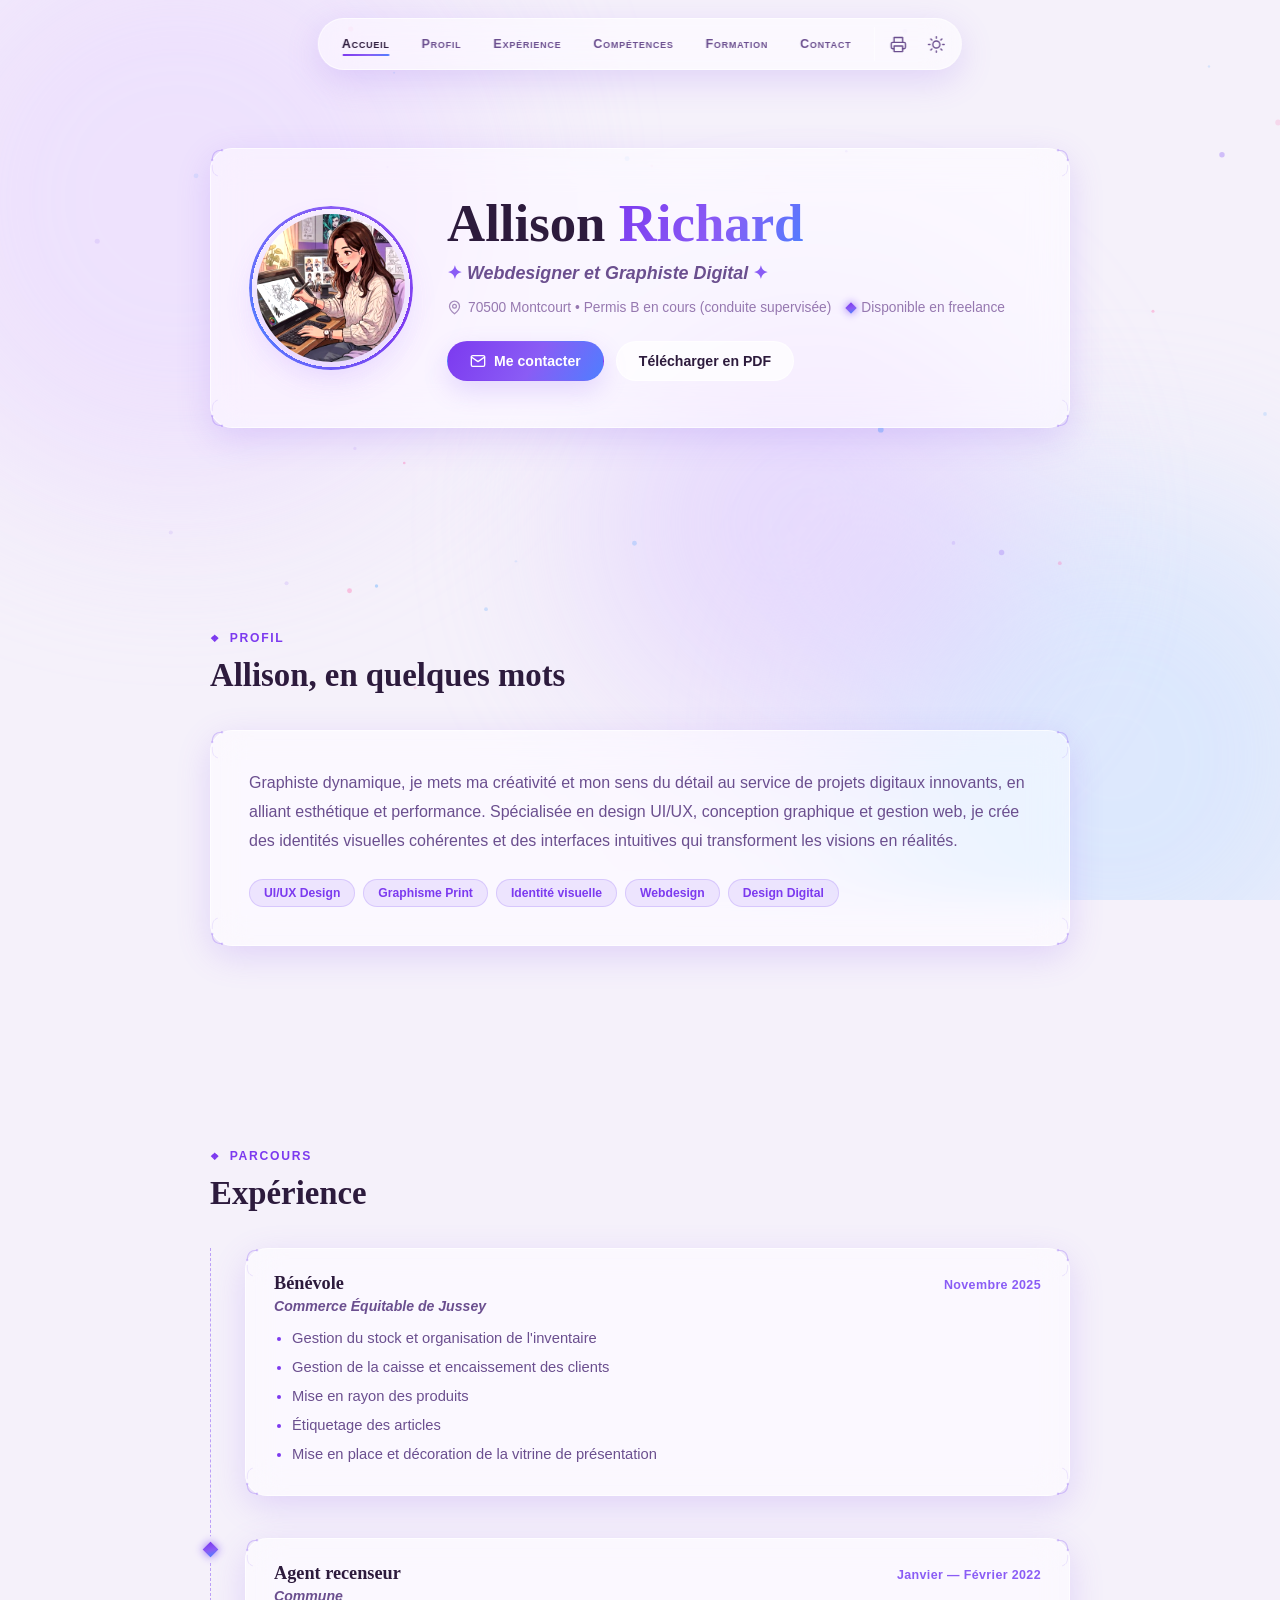
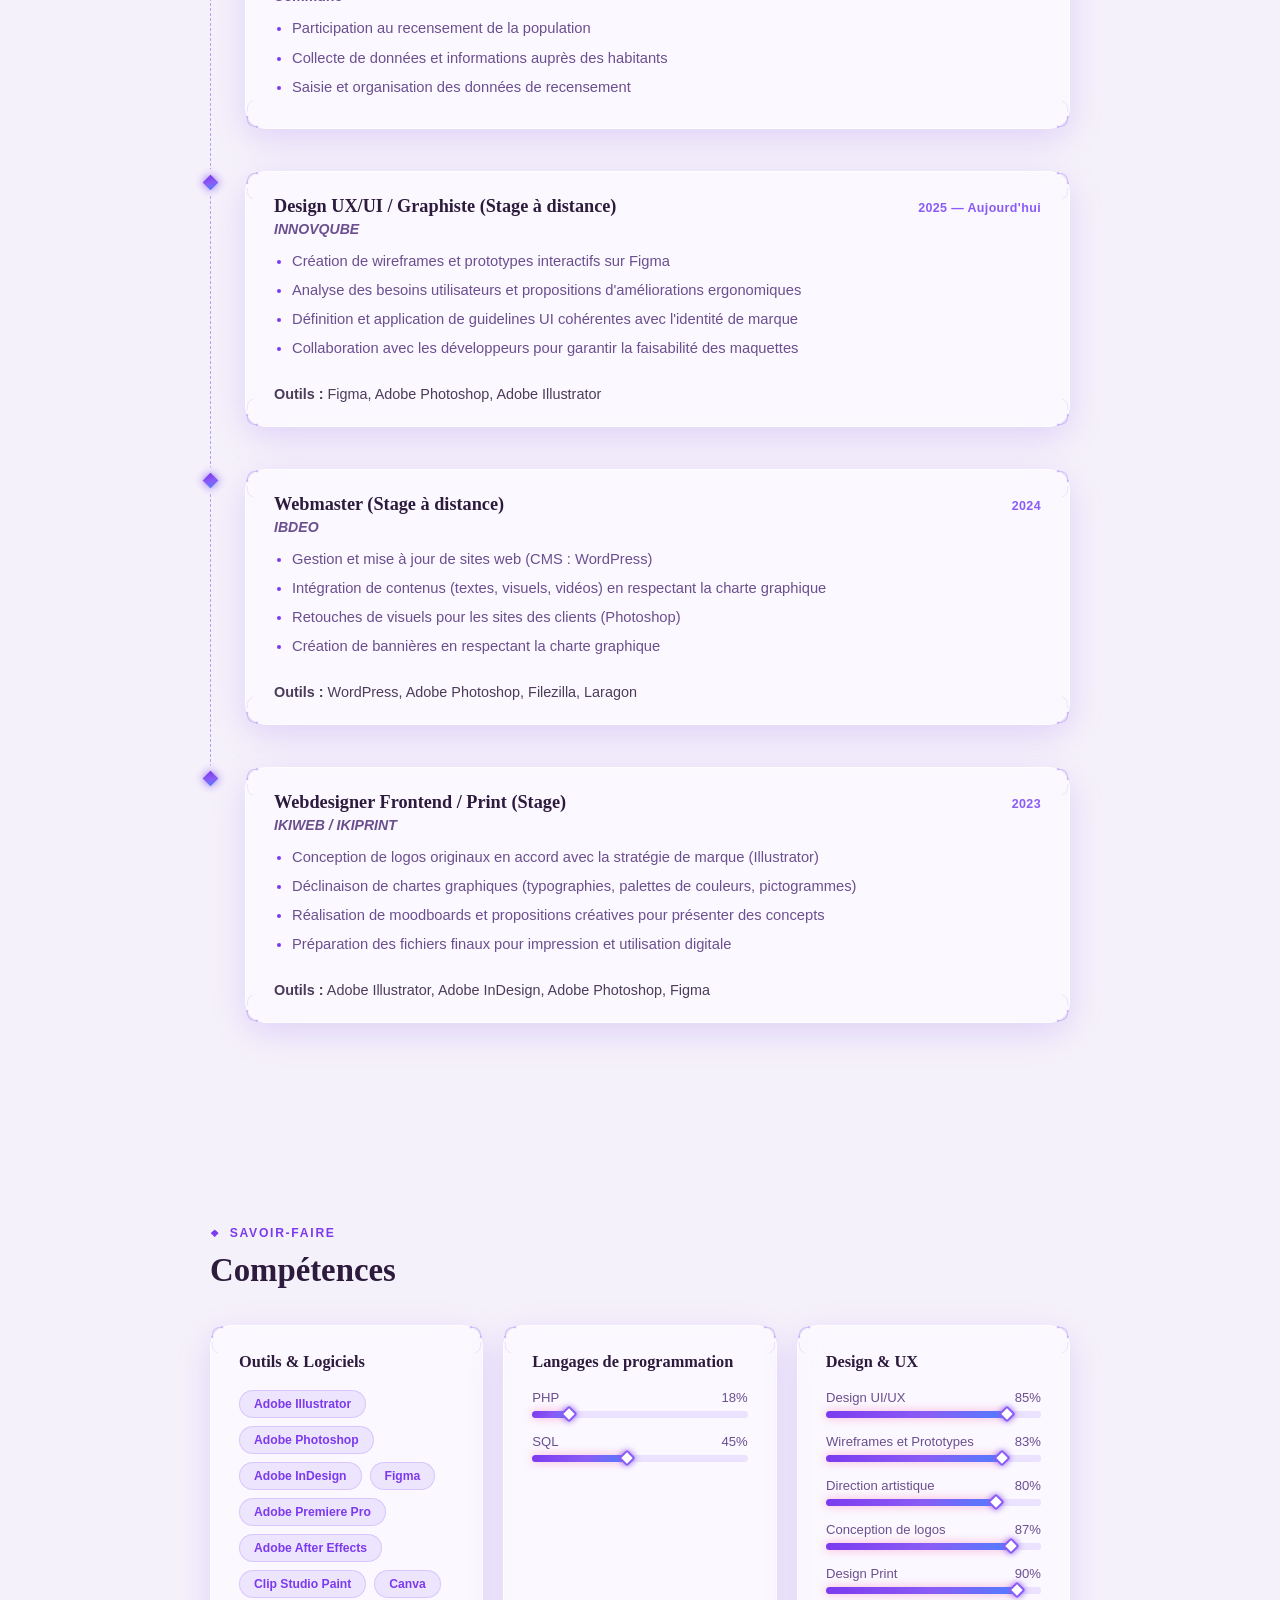
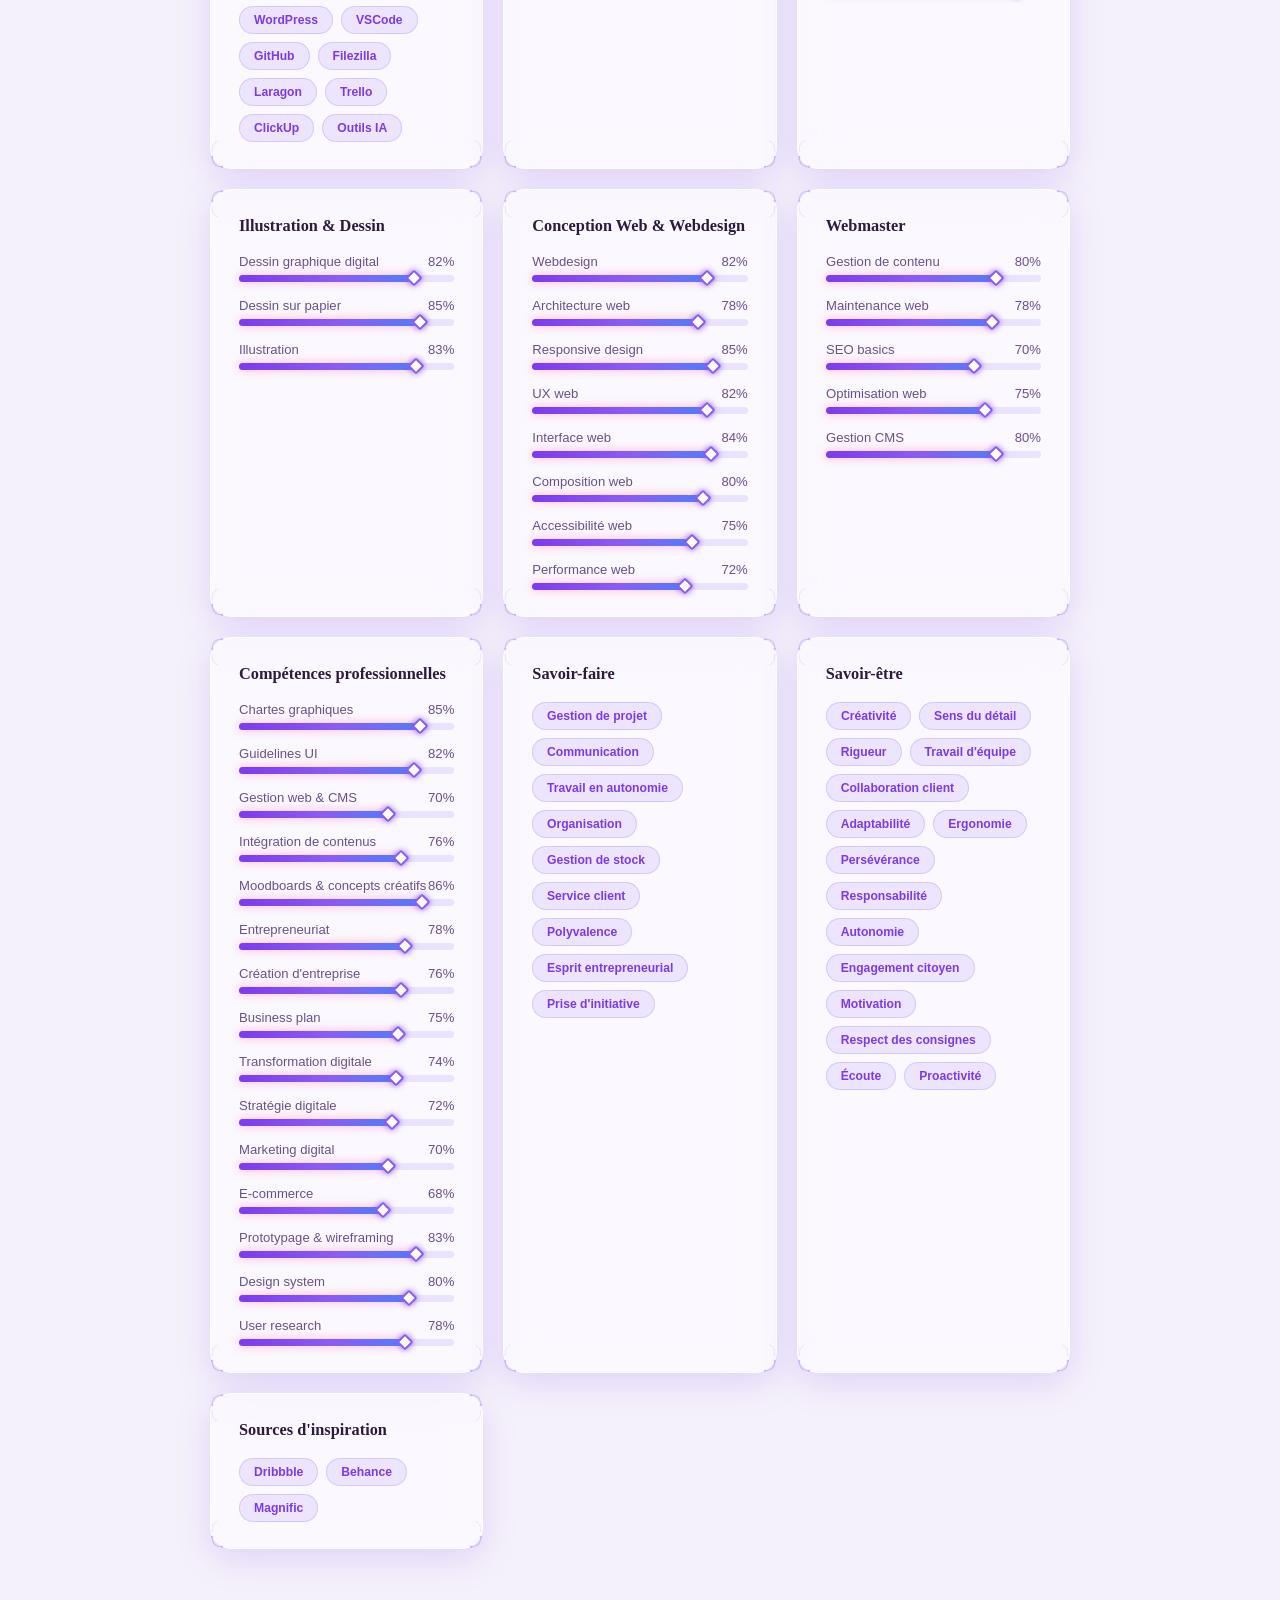
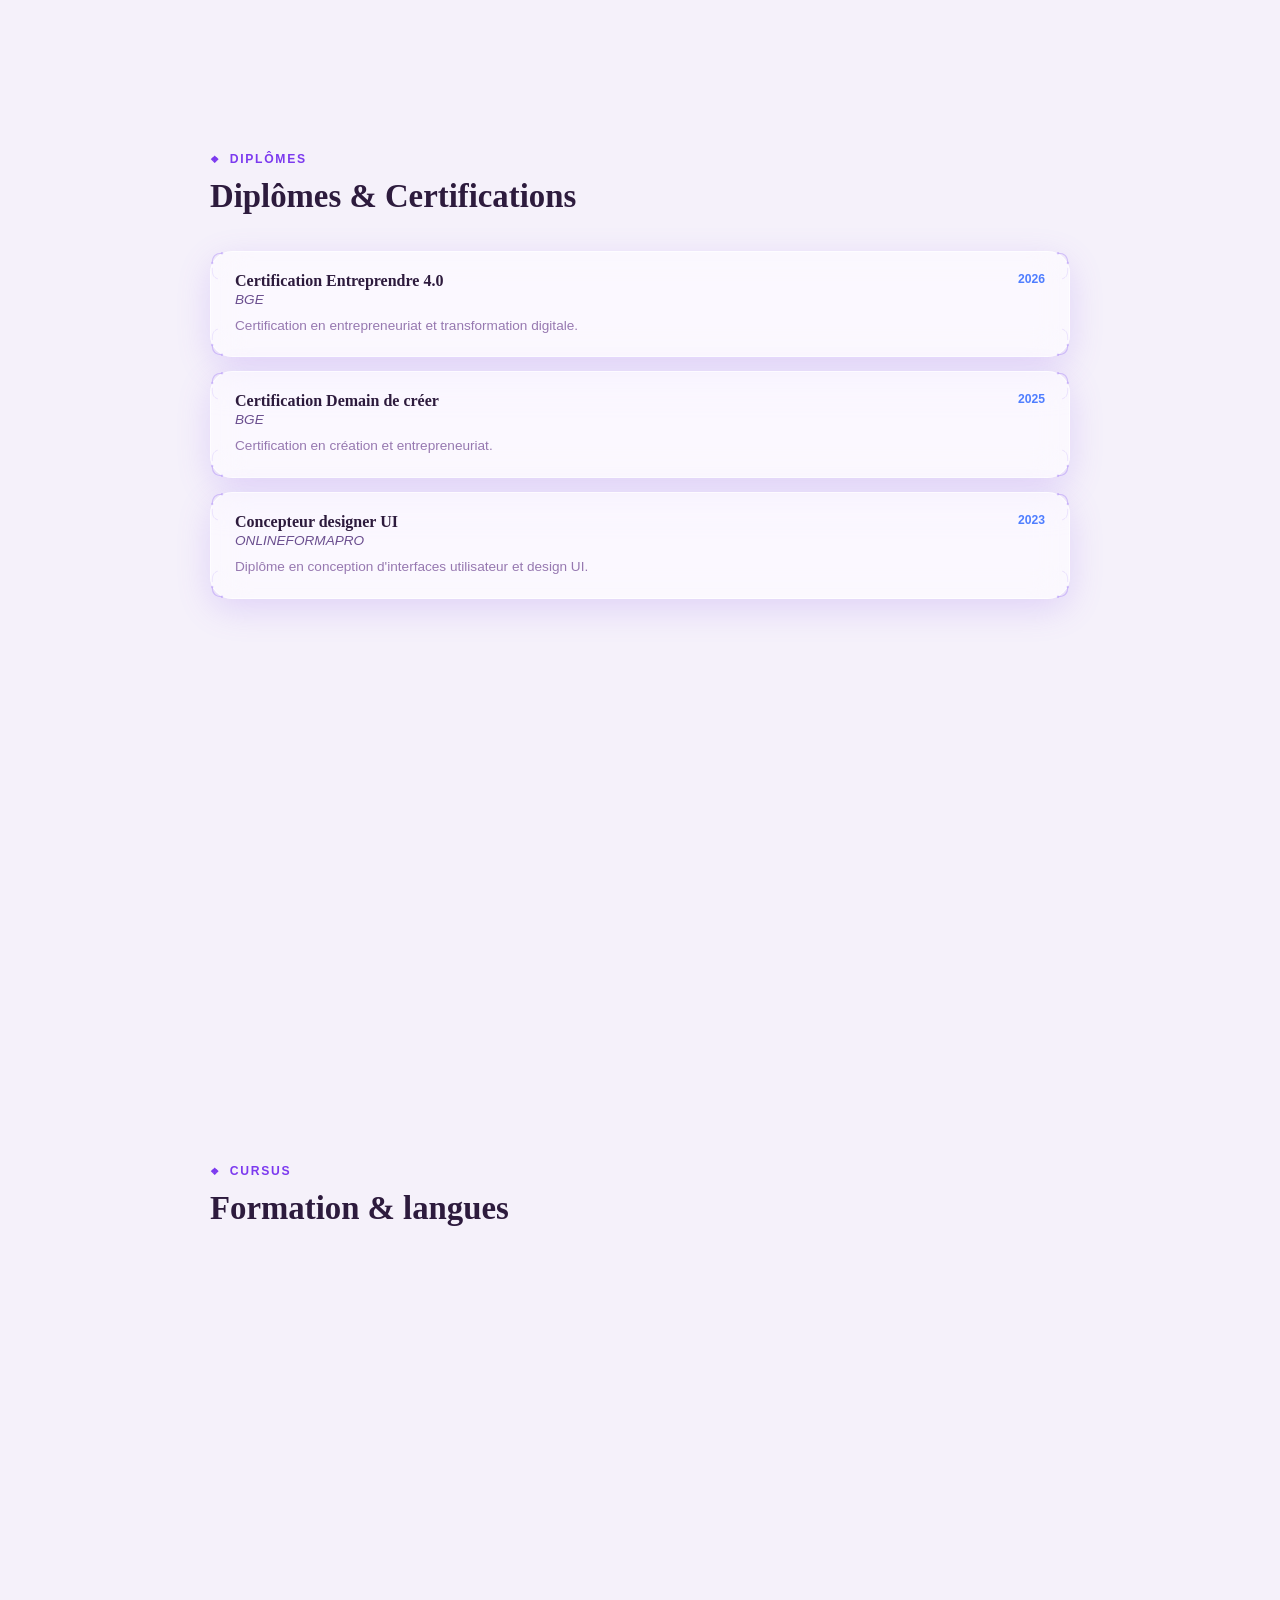
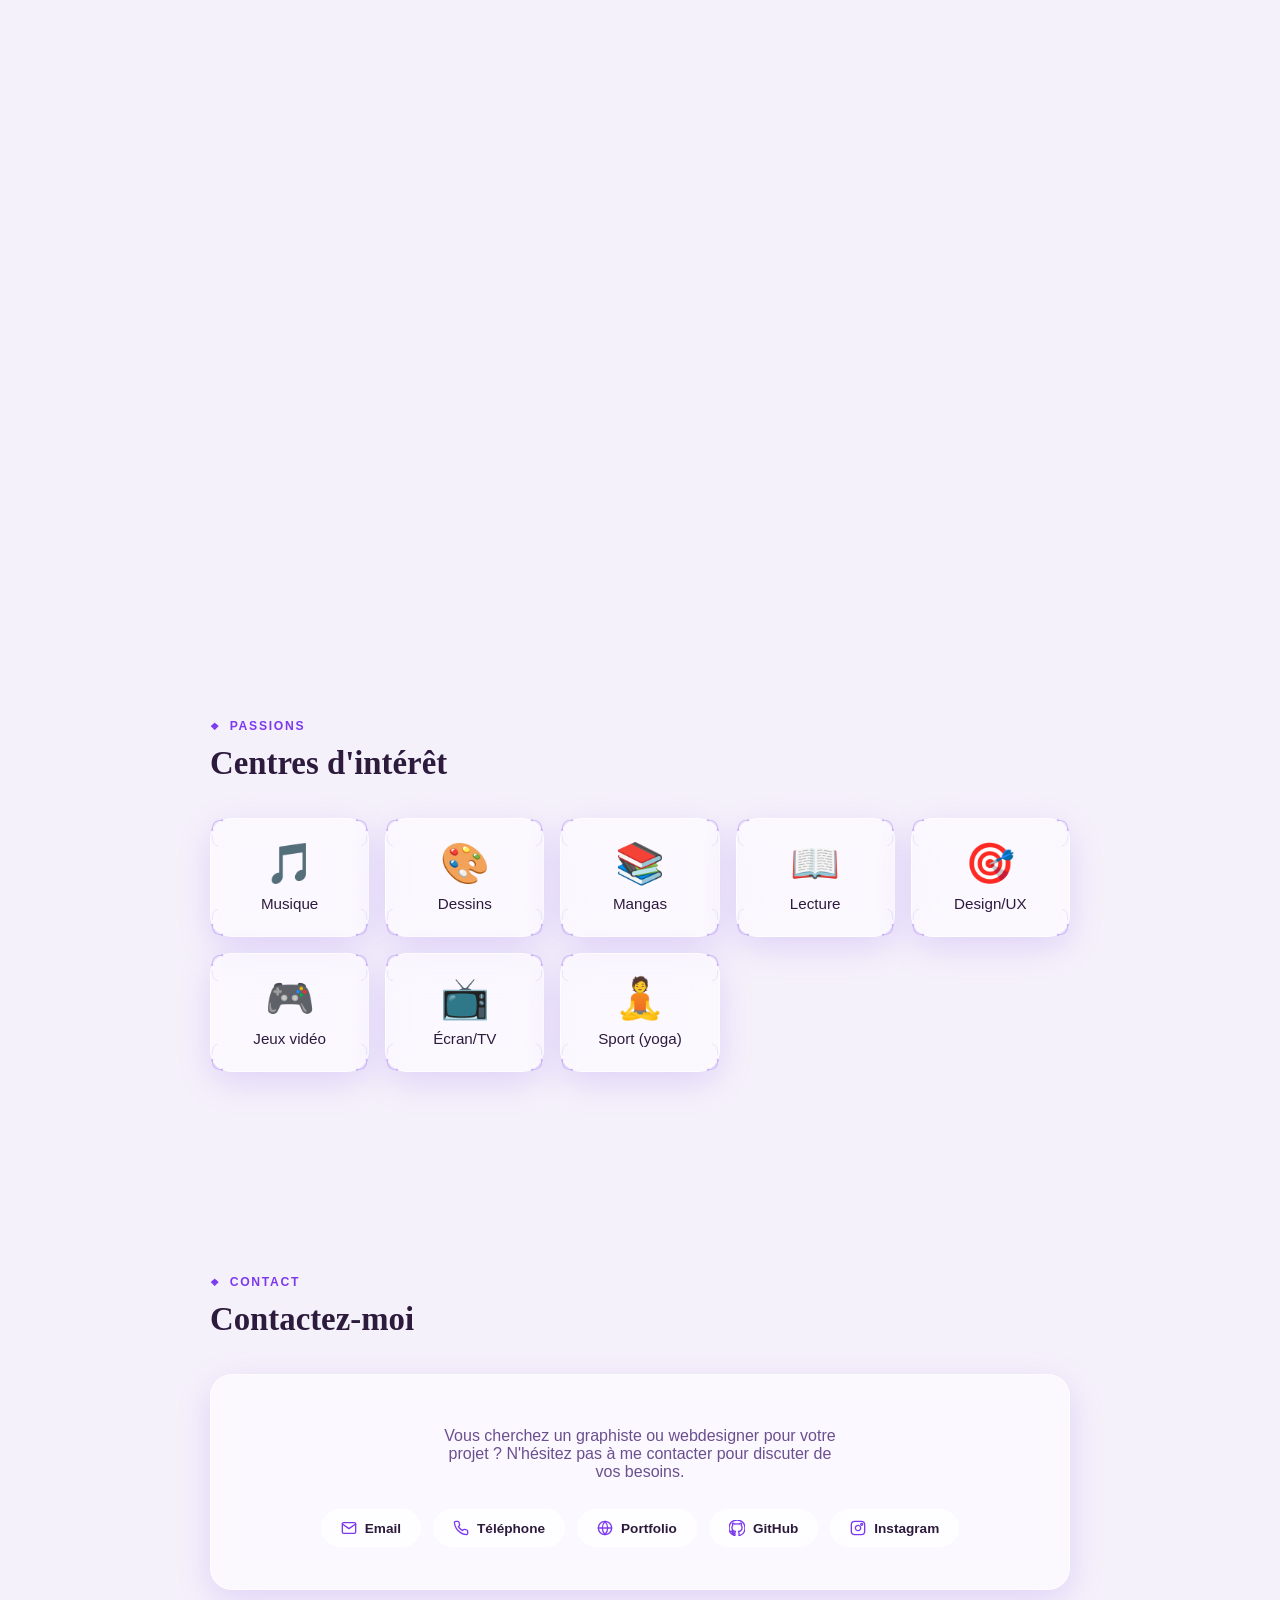
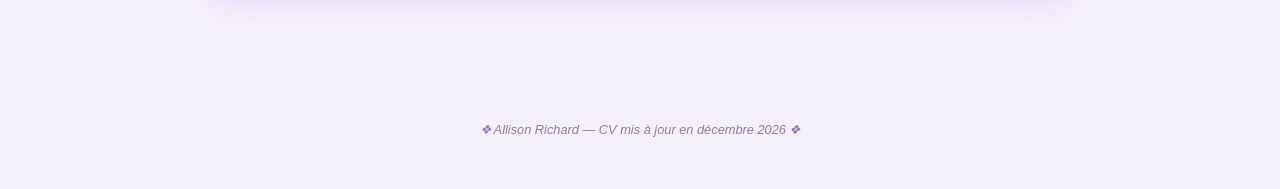
==== index.html @ 1a5796fd "Initial CV commit" ====
<!DOCTYPE html>
<html lang="fr">
<head>
<meta charset="UTF-8" />
<meta name="viewport" content="width=device-width, initial-scale=1" />
<title>CV — Webdesigner &amp; Graphiste</title>
<link rel="stylesheet" href="style.css" />

<!--
  ============================================================
  COMMENT MODIFIER CE CV
  ============================================================
  Le contenu (nom, titre, expériences, compétences, etc.) se
  trouve dans script.js, tout en haut, dans l'objet CV_DATA.
  Il suffit de remplacer le texte entre guillemets " ".
  Ce fichier index.html ne contient que la structure ;
  les styles sont dans style.css et le comportement dans script.js.
  ============================================================
-->
</head>
<body>

<!-- Motif d'ornement de coin, réutilisé sur chaque panneau -->
<svg width="0" height="0" style="position:absolute" aria-hidden="true">
  <defs>
    <symbol id="flourish" viewBox="0 0 40 40">
      <path d="M3 16 C3 7 7 3 16 3" fill="none" stroke="currentColor" stroke-width="1.4" stroke-linecap="round"></path>
      <path d="M3 23 C3 31 4 35 10 37" fill="none" stroke="currentColor" stroke-width="1" stroke-linecap="round" opacity="0.6"></path>
      <circle cx="16" cy="3" r="1.6" fill="currentColor"></circle>
      <circle cx="3" cy="16" r="1.6" fill="currentColor"></circle>
    </symbol>
  </defs>
</svg>

<div class="bg-scene" aria-hidden="true">
  <div class="blob b1"></div>
  <div class="blob b2"></div>
  <div class="blob b3"></div>
  <canvas id="motes"></canvas>
</div>

<div class="topbar glass">
  <nav aria-label="Navigation du CV">
    <a href="#accueil">Accueil</a>
    <a href="#apropos">Profil</a>
    <a href="#experience">Expérience</a>
    <a href="#competences">Compétences</a>
    <a href="#formation">Formation</a>
    <a href="#contact">Contact</a>
  </nav>
  <div class="tools">
    <button class="icon-btn" id="printBtn" type="button" aria-label="Imprimer / exporter en PDF" title="Imprimer / PDF">
      <svg viewBox="0 0 24 24" fill="none" stroke="currentColor" stroke-width="2" stroke-linecap="round" stroke-linejoin="round"><polyline points="6 9 6 2 18 2 18 9"></polyline><path d="M6 18H4a2 2 0 0 1-2-2v-5a2 2 0 0 1 2-2h16a2 2 0 0 1 2 2v5a2 2 0 0 1-2 2h-2"></path><rect x="6" y="14" width="12" height="8"></rect></svg>
    </button>
    <button class="icon-btn" id="themeBtn" type="button" aria-label="Changer de thème" title="Thème clair / sombre">
      <svg viewBox="0 0 24 24" fill="none" stroke="currentColor" stroke-width="2" stroke-linecap="round" stroke-linejoin="round"><circle cx="12" cy="12" r="5"></circle><line x1="12" y1="1" x2="12" y2="3"></line><line x1="12" y1="21" x2="12" y2="23"></line><line x1="4.22" y1="4.22" x2="5.64" y2="5.64"></line><line x1="18.36" y1="18.36" x2="19.78" y2="19.78"></line><line x1="1" y1="12" x2="3" y2="12"></line><line x1="21" y1="12" x2="23" y2="12"></line><line x1="4.22" y1="19.78" x2="5.64" y2="18.36"></line><line x1="18.36" y1="5.64" x2="19.78" y2="4.22"></line></svg>
    </button>
  </div>
</div>

<main>
  <section id="accueil">
    <div class="hero glass panel" data-reveal></div>
  </section>

  <section id="apropos">
    <p class="eyebrow">Profil</p>
    <h2 class="section-title" id="apropos-title"></h2>
    <div class="about-card glass panel" data-reveal></div>
  </section>

  <section id="experience">
    <p class="eyebrow">Parcours</p>
    <h2 class="section-title">Expérience</h2>
    <div class="timeline" id="experience-list"></div>
  </section>

  <section id="competences">
    <p class="eyebrow">Savoir-faire</p>
    <h2 class="section-title">Compétences</h2>
    <div class="skills-grid" id="skills-grid"></div>
  </section>

  <section id="diplomes">
    <p class="eyebrow">Diplômes</p>
    <h2 class="section-title">Diplômes &amp; Certifications</h2>
    <div id="diplomes-list"></div>
  </section>

  <section id="formation">
    <p class="eyebrow">Cursus</p>
    <h2 class="section-title">Formation &amp; langues</h2>
    <div class="twocol">
      <div id="education-list"></div>
      <div class="lang-card glass panel" data-reveal id="lang-list"></div>
    </div>
  </section>

  <section id="interets">
    <p class="eyebrow">Passions</p>
    <h2 class="section-title">Centres d'intérêt</h2>
    <div class="interets-grid" id="interets-list"></div>
  </section>

  <section id="contact">
    <p class="eyebrow">Contact</p>
    <h2 class="section-title" id="contact-title"></h2>
    <div class="contact-card glass panel" data-reveal>
      <p id="contact-sub"></p>
      <div class="contact-grid" id="contact-grid"></div>
    </div>
  </section>
</main>

<footer id="footer-text"></footer>

<a href="#accueil" id="scrollTopBtn" class="scroll-top glass" aria-label="Retour en haut de page" title="Retour en haut">
  <svg viewBox="0 0 24 24" fill="none" stroke="currentColor" stroke-width="2" stroke-linecap="round" stroke-linejoin="round"><line x1="12" y1="19" x2="12" y2="5"></line><polyline points="5 12 12 5 19 12"></polyline></svg>
</a>

<script src="script.js"></script>
</body>
</html>
---- style.css ----
/* ============================================================
   CV3 — glassmorphism façon écran de personnage (RPG élégant),
   ciel peint crépusculaire, ornements filigranés.
   Même famille de couleurs rose / bleu / violet que le CV
   d'origine, thèmes clair (aube) et sombre (crépuscule).
   ============================================================ */

* { box-sizing: border-box; }
html { scroll-behavior: smooth; }
@media (prefers-reduced-motion: reduce) {
  html { scroll-behavior: auto; }
  * { animation-duration: 0.01ms !important; animation-iteration-count: 1 !important; transition-duration: 0.01ms !important; }
}

:root {
  --font-display: "Bodoni MT", "Didot", "Big Caslon", "Georgia", "Times New Roman", serif;
  --font-body: "Segoe UI", "Optima", "Candara", "Helvetica Neue", sans-serif;

  --bg-base: #f5f1fa;
  --bg-blob-pink: #e8d5ff;
  --bg-blob-blue: #c8e0ff;
  --bg-blob-violet: #dcc9ff;

  --glass-bg: rgba(255, 255, 255, 0.5);
  --glass-bg-strong: rgba(255, 255, 255, 0.72);
  --glass-border: rgba(255, 255, 255, 0.65);
  --glass-shadow: rgba(138, 92, 245, 0.2);
  --ornament: rgba(138, 92, 245, 0.55);

  --text: #2d1b3d;
  --text-soft: #6b4f8f;
  --text-faint: #9678b0;

  --accent-pink: #8a5cf5;
  --accent-violet: #7c3aef;
  --accent-blue: #4f7eff;

  --accent-grad: linear-gradient(120deg, var(--accent-violet), var(--accent-pink) 55%, var(--accent-blue));
  --radius-lg: 22px;
  --radius-md: 14px;
}

@media (prefers-color-scheme: dark) {
  :root {
    --bg-base: #0f0a1a;
    --bg-blob-pink: #4a2d6b;
    --bg-blob-blue: #1a3d6b;
    --bg-blob-violet: #382d5c;

    --glass-bg: rgba(28, 17, 46, 0.55);
    --glass-bg-strong: rgba(32, 20, 52, 0.78);
    --glass-border: rgba(255, 255, 255, 0.14);
    --glass-shadow: rgba(138, 92, 245, 0.3);
    --ornament: rgba(200, 150, 255, 0.42);

    --text: #f3ecff;
    --text-soft: #d4c0e8;
    --text-faint: #9d8bb5;

    --accent-pink: #c99fff;
    --accent-violet: #d48eff;
    --accent-blue: #7ea3ff;
  }
}

:root[data-theme="dark"] {
  --bg-base: #0f0a1a; --bg-blob-pink: #4a2d6b; --bg-blob-blue: #1a3d6b; --bg-blob-violet: #382d5c;
  --glass-bg: rgba(28, 17, 46, 0.55); --glass-bg-strong: rgba(32, 20, 52, 0.78);
  --glass-border: rgba(255, 255, 255, 0.14); --glass-shadow: rgba(138, 92, 245, 0.3);
  --ornament: rgba(200, 150, 255, 0.42);
  --text: #f3ecff; --text-soft: #d4c0e8; --text-faint: #9d8bb5;
  --accent-pink: #c99fff; --accent-violet: #d48eff; --accent-blue: #7ea3ff;
}

:root[data-theme="light"] {
  --bg-base: #f5f1fa; --bg-blob-pink: #e8d5ff; --bg-blob-blue: #c8e0ff; --bg-blob-violet: #dcc9ff;
  --glass-bg: rgba(255, 255, 255, 0.5); --glass-bg-strong: rgba(255, 255, 255, 0.72);
  --glass-border: rgba(255, 255, 255, 0.65); --glass-shadow: rgba(138, 92, 245, 0.2);
  --ornament: rgba(138, 92, 245, 0.55);
  --text: #2d1b3d; --text-soft: #6b4f8f; --text-faint: #9678b0;
  --accent-pink: #8a5cf5; --accent-violet: #7c3aef; --accent-blue: #4f7eff;
}

body {
  margin: 0;
  font-family: var(--font-body);
  color: var(--text);
  background: var(--bg-base);
  -webkit-font-smoothing: antialiased;
  overflow-x: hidden;
}

h1, h2, h3 { font-family: var(--font-display); text-wrap: balance; margin: 0; }
p { margin: 0; }
a { color: inherit; }
::selection { background: var(--accent-pink); color: #fff; }

/* ---------- Fond : ciel peint + particules ---------- */
.bg-scene { position: fixed; inset: 0; z-index: -2; overflow: hidden; }
.blob { position: absolute; border-radius: 50%; filter: blur(85px); opacity: 0.55; animation: float 26s ease-in-out infinite; }
.blob.b1 { width: 48vw; height: 48vw; background: var(--bg-blob-pink); top: -12%; left: -10%; animation-duration: 30s; }
.blob.b2 { width: 42vw; height: 42vw; background: var(--bg-blob-blue); bottom: -14%; right: -8%; animation-duration: 34s; animation-delay: -8s; }
.blob.b3 { width: 34vw; height: 34vw; background: var(--bg-blob-violet); top: 34%; right: 20%; animation-duration: 28s; animation-delay: -14s; }
@keyframes float {
  0%, 100% { transform: translate(0, 0) scale(1); }
  33% { transform: translate(4%, 5%) scale(1.07); }
  66% { transform: translate(-4%, -3%) scale(0.96); }
}
#motes { position: absolute; inset: 0; opacity: 0.75; }

/* ---------- Verre commun ---------- */
.glass {
  background: var(--glass-bg);
  border: 1px solid var(--glass-border);
  border-radius: var(--radius-lg);
  backdrop-filter: blur(18px) saturate(150%);
  -webkit-backdrop-filter: blur(18px) saturate(150%);
  box-shadow: 0 10px 34px var(--glass-shadow);
}

/* ---------- Ornements de coin (filigrane) ---------- */
.panel { position: relative; }
.corner { position: absolute; width: 30px; height: 30px; color: var(--ornament); opacity: 0.55; pointer-events: none; transition: opacity 0.3s ease, color 0.3s ease; }
.panel:hover .corner { opacity: 0.95; color: var(--accent-pink); }
.corner-tl { top: -1px; left: -1px; }
.corner-tr { top: -1px; right: -1px; transform: scaleX(-1); }
.corner-bl { bottom: -1px; left: -1px; transform: scaleY(-1); }
.corner-br { bottom: -1px; right: -1px; transform: scale(-1, -1); }

/* ---------- Navigation ---------- */
.topbar {
  position: fixed; top: 18px; left: 50%; transform: translateX(-50%); z-index: 50;
  display: flex; align-items: center; gap: 4px; padding: 8px; border-radius: 999px;
  max-width: calc(100vw - 24px);
}
.topbar nav { display: flex; gap: 2px; overflow-x: auto; scrollbar-width: none; }
.topbar nav::-webkit-scrollbar { display: none; }
.topbar a {
  text-decoration: none;
  font-size: 0.78rem;
  font-weight: 600;
  letter-spacing: 0.06em;
  font-variant: small-caps;
  color: var(--text-soft);
  padding: 8px 15px;
  border-radius: 999px;
  white-space: nowrap;
  position: relative;
  transition: color 0.2s ease;
}
.topbar a::after {
  content: "";
  position: absolute; left: 50%; bottom: 3px; width: 0; height: 2px;
  background: var(--accent-grad);
  transform: translateX(-50%);
  transition: width 0.25s ease;
  border-radius: 2px;
}
.topbar a:hover, .topbar a.active { color: var(--text); }
.topbar a:hover::after, .topbar a.active::after { width: 60%; }
.topbar .tools { display: flex; gap: 4px; padding-left: 6px; margin-left: 4px; border-left: 1px solid var(--glass-border); }

.icon-btn {
  display: inline-flex; align-items: center; justify-content: center;
  width: 34px; height: 34px; border-radius: 50%; border: none;
  background: transparent; color: var(--text-soft); cursor: pointer;
  transition: background 0.2s ease, color 0.2s ease, transform 0.15s ease;
}
.icon-btn:hover { background: rgba(255, 95, 168, 0.14); color: var(--accent-pink); }
.icon-btn:active { transform: scale(0.92); }
.icon-btn svg { width: 17px; height: 17px; }

main { max-width: 900px; margin: 0 auto; padding: 0 20px; }
section { padding: 100px 0; }
section:first-of-type { padding-top: 148px; }

.eyebrow {
  display: inline-flex; align-items: center; gap: 9px;
  font-size: 0.76rem; font-weight: 700; letter-spacing: 0.14em; text-transform: uppercase;
  color: var(--accent-violet); margin-bottom: 12px;
}
.eyebrow::before { content: "❖"; font-size: 0.85em; }

.section-title { font-size: clamp(1.55rem, 2.6vw, 2.05rem); font-weight: 700; margin-bottom: 36px; }

/* ---------- Hero ---------- */
.hero { display: grid; grid-template-columns: auto 1fr; gap: 42px; align-items: center; padding: 46px; }

.avatar-frame { position: relative; width: 148px; height: 148px; flex-shrink: 0; }
.avatar-ring {
  position: absolute; inset: -8px; border-radius: 50%;
  background: conic-gradient(from 0deg, var(--accent-pink), var(--accent-violet), var(--accent-blue), var(--accent-pink));
  animation: spin 14s linear infinite;
  -webkit-mask: radial-gradient(farthest-side, transparent calc(100% - 3px), #000 calc(100% - 3px));
  mask: radial-gradient(farthest-side, transparent calc(100% - 3px), #000 calc(100% - 3px));
}
@keyframes spin { to { transform: rotate(360deg); } }
.avatar {
  position: absolute; inset: 0; border-radius: 50%;
  width: 100%; height: 100%;
  display: block;
  object-fit: cover;
  object-position: center 30%;
  image-rendering: -webkit-optimize-contrast;
  image-rendering: crisp-edges;
  filter: brightness(1.05) contrast(1.1);
  box-shadow: 0 14px 32px var(--glass-shadow), inset 0 0 0 3px rgba(255, 255, 255, 0.35);
}

.hero-name {
  font-size: clamp(2.1rem, 5vw, 3.3rem);
  font-weight: 700;
  line-height: 1.08;
  opacity: 0;
  transform: translateY(10px) scale(0.98);
  animation: reveal-title 0.9s 0.15s ease forwards;
}
@keyframes reveal-title { to { opacity: 1; transform: translateY(0) scale(1); } }
.hero-name .accent { background: var(--accent-grad); -webkit-background-clip: text; background-clip: text; color: transparent; }

.hero-title {
  font-size: clamp(0.95rem, 1.9vw, 1.12rem);
  color: var(--text-soft);
  font-weight: 600;
  font-style: italic;
  margin-top: 10px;
}
.hero-title::before { content: "✦ "; color: var(--accent-pink); font-style: normal; }
.hero-title::after { content: " ✦"; color: var(--accent-pink); font-style: normal; }

.hero-meta { display: flex; flex-wrap: wrap; gap: 16px; margin-top: 16px; font-size: 0.86rem; color: var(--text-faint); }
.hero-meta span { display: inline-flex; align-items: center; gap: 6px; }
.hero-meta svg { width: 15px; height: 15px; opacity: 0.85; }
.status-diamond { width: 8px; height: 8px; background: var(--accent-grad); transform: rotate(45deg); display: inline-block; box-shadow: 0 0 8px var(--accent-pink); }

.hero-actions { display: flex; flex-wrap: wrap; gap: 12px; margin-top: 26px; }

.btn {
  display: inline-flex; align-items: center; gap: 8px;
  padding: 11px 22px; border-radius: 999px;
  font-size: 0.88rem; font-weight: 600; text-decoration: none; cursor: pointer; white-space: nowrap;
  border: 1px solid transparent;
  transition: transform 0.18s ease, box-shadow 0.18s ease, filter 0.18s ease;
}
.btn:hover { transform: translateY(-2px); }
.btn svg { width: 16px; height: 16px; flex-shrink: 0; }
.btn-primary { background: var(--accent-grad); color: #fff; box-shadow: 0 10px 26px var(--glass-shadow); }
.btn-primary:hover { filter: brightness(1.06); }
.btn-ghost { background: var(--glass-bg-strong); border-color: var(--glass-border); color: var(--text); }

@media (max-width: 640px) {
  .hero { grid-template-columns: 1fr; text-align: center; padding: 36px 24px; }
  .avatar-frame { margin: 0 auto; }
  .hero-title::before, .hero-title::after { display: inline; }
  .hero-meta, .hero-actions { justify-content: center; }
}

/* ---------- À propos ---------- */
.about-card { padding: 38px; }
.about-card p { color: var(--text-soft); line-height: 1.8; font-size: 1rem; }
.about-tags { display: flex; flex-wrap: wrap; gap: 8px; margin-top: 24px; }
.tag {
  font-size: 0.76rem; font-weight: 600; padding: 6px 14px; border-radius: 999px;
  background: rgba(138, 92, 245, 0.12); color: var(--accent-violet);
  border: 1px solid rgba(138, 92, 245, 0.22);
}

/* ---------- Expérience (journal de quêtes) ---------- */
.timeline { display: flex; flex-direction: column; }
.tl-item { position: relative; padding: 0 0 42px 34px; border-left: 1px dashed var(--ornament); }
.tl-item:last-child { border-color: transparent; padding-bottom: 0; }
.tl-dot {
  position: absolute; left: -6px; top: 6px; width: 11px; height: 11px;
  background: var(--accent-grad); transform: rotate(45deg);
  box-shadow: 0 0 10px var(--accent-pink), 0 0 0 4px var(--bg-base);
}
.tl-card { padding: 24px 28px; }
.tl-head { display: flex; flex-wrap: wrap; justify-content: space-between; align-items: baseline; gap: 8px 16px; margin-bottom: 4px; }
.tl-role { font-family: var(--font-display); font-size: 1.14rem; font-weight: 700; }
.tl-period { font-size: 0.78rem; font-weight: 700; letter-spacing: 0.03em; color: var(--accent-pink); font-variant-numeric: tabular-nums; white-space: nowrap; }
.tl-company { font-size: 0.88rem; color: var(--text-soft); font-weight: 600; font-style: italic; margin-bottom: 12px; }
.tl-points { margin: 0; padding-left: 18px; color: var(--text-soft); font-size: 0.92rem; line-height: 1.7; }
.tl-points li { margin-bottom: 4px; }
.tl-points li::marker { color: var(--accent-violet); }

/* ---------- Compétences (jauges) ---------- */
.skills-grid { display: grid; grid-template-columns: repeat(auto-fit, minmax(240px, 1fr)); gap: 20px; }
.skill-card { padding: 26px 28px; }
.skill-card h3 { font-size: 1.02rem; font-weight: 700; margin-bottom: 18px; }
.skill-row { margin-bottom: 16px; }
.skill-row:last-child { margin-bottom: 0; }
.skill-row-top { display: flex; justify-content: space-between; font-size: 0.82rem; margin-bottom: 6px; color: var(--text-soft); }
.skill-bar { height: 7px; border-radius: 999px; background: rgba(138, 92, 245, 0.14); overflow: visible; position: relative; }
.skill-bar-fill {
  height: 100%; border-radius: 999px; background: var(--accent-grad);
  width: 0%; position: relative;
  box-shadow: 0 0 10px rgba(255, 95, 168, 0.45);
  transition: width 1.2s cubic-bezier(.2,.8,.2,1);
}
.skill-bar-fill::after {
  content: ""; position: absolute; right: -4px; top: 50%;
  width: 8px; height: 8px; background: #fff; border: 2px solid var(--accent-pink);
  transform: translateY(-50%) rotate(45deg); border-radius: 2px;
  box-shadow: 0 0 6px var(--accent-pink);
}
.soft-tags { display: flex; flex-wrap: wrap; gap: 8px; }

/* ---------- Formation & langues ---------- */
.twocol { display: grid; grid-template-columns: 1.4fr 1fr; gap: 20px; align-items: start; }
@media (max-width: 760px) { .twocol { grid-template-columns: 1fr; } }

.edu-item { padding: 20px 24px; margin-bottom: 14px; }
.edu-item:last-child { margin-bottom: 0; }
.edu-top { display: flex; justify-content: space-between; gap: 12px; flex-wrap: wrap; }
.edu-degree { font-family: var(--font-display); font-weight: 700; font-size: 1rem; }
.edu-period { font-size: 0.76rem; color: var(--accent-blue); font-weight: 700; font-variant-numeric: tabular-nums; white-space: nowrap; }
.edu-school { font-size: 0.85rem; color: var(--text-soft); font-style: italic; margin-top: 2px; }
.edu-detail { font-size: 0.85rem; color: var(--text-faint); margin-top: 8px; line-height: 1.6; }

.lang-card { padding: 26px; }
.lang-row { display: flex; justify-content: space-between; align-items: center; padding: 10px 0; border-bottom: 1px dashed var(--glass-border); font-size: 0.9rem; }
.lang-row:last-child { border-bottom: none; }
.lang-level { font-size: 0.76rem; color: var(--text-faint); font-style: italic; }

/* ---------- Contact ---------- */
.contact-card { padding: 42px; text-align: center; }
.contact-card p { color: var(--text-soft); max-width: 46ch; margin: 10px auto 0; }
.contact-grid { display: flex; flex-wrap: wrap; justify-content: center; gap: 12px; margin-top: 28px; }
.contact-pill {
  display: inline-flex; align-items: center; gap: 8px; padding: 10px 19px; border-radius: 999px;
  background: var(--glass-bg-strong); border: 1px solid var(--glass-border);
  text-decoration: none; font-size: 0.85rem; font-weight: 600; color: var(--text);
  transition: transform 0.18s ease, box-shadow 0.18s ease, border-color 0.18s ease;
}
.contact-pill:hover { transform: translateY(-2px); box-shadow: 0 10px 24px var(--glass-shadow); border-color: var(--accent-pink); }
.contact-pill svg { width: 16px; height: 16px; color: var(--accent-violet); }

footer { text-align: center; padding: 32px 20px 52px; font-size: 0.8rem; font-style: italic; color: var(--text-faint); }

/* ---------- Reveal au scroll ---------- */
[data-reveal] { opacity: 0; transform: translateY(18px); transition: opacity 0.7s ease, transform 0.7s ease; }
[data-reveal].is-visible { opacity: 1; transform: translateY(0); }

/* ---------- Retour en haut ---------- */
.scroll-top {
  position: fixed;
  right: 24px;
  bottom: 24px;
  z-index: 45;
  width: 46px;
  height: 46px;
  border-radius: 50%;
  display: flex;
  align-items: center;
  justify-content: center;
  color: var(--text-soft);
  text-decoration: none;
  opacity: 0;
  transform: translateY(12px);
  pointer-events: none;
  transition: opacity 0.25s ease, transform 0.25s ease, color 0.2s ease;
}
.scroll-top.visible { opacity: 1; transform: translateY(0); pointer-events: auto; }
.scroll-top:hover { color: var(--accent-pink); }
.scroll-top svg { width: 20px; height: 20px; }

/* ---------- Centres d'intérêt ---------- */
.interets-grid { display: grid; grid-template-columns: repeat(auto-fit, minmax(140px, 1fr)); gap: 16px; }
.interet-card {
  display: flex;
  flex-direction: column;
  align-items: center;
  justify-content: center;
  gap: 12px;
  padding: 24px 16px;
  text-align: center;
  transition: transform 0.2s ease, box-shadow 0.2s ease;
}
.interet-card:hover {
  transform: translateY(-4px);
  box-shadow: 0 8px 20px rgba(138, 92, 245, 0.25);
}
.interet-icon {
  font-size: 40px;
  line-height: 1;
  color: var(--accent-violet);
}
.interet-label { font-size: 0.95em; font-weight: 500; color: var(--text); }

/* ---------- Impression ---------- */
@media print {
  .topbar, .bg-scene { display: none; }
  .scroll-top { display: none; }
  body { background: #fff; color: #2a1730; }
  section { padding: 18px 0; }
  section:first-of-type { padding-top: 0; }
  .glass { background: #fff !important; backdrop-filter: none !important; -webkit-backdrop-filter: none !important; border: 1px solid #ecd9ea !important; box-shadow: none !important; }
  .corner { display: none; }
  .hero-actions { display: none; }
  .hero-name { opacity: 1 !important; transform: none !important; animation: none !important; }
  .avatar-ring { animation: none !important; }
  [data-reveal] { opacity: 1 !important; transform: none !important; }
  a { text-decoration: none; }
  main { max-width: 100%; }
}
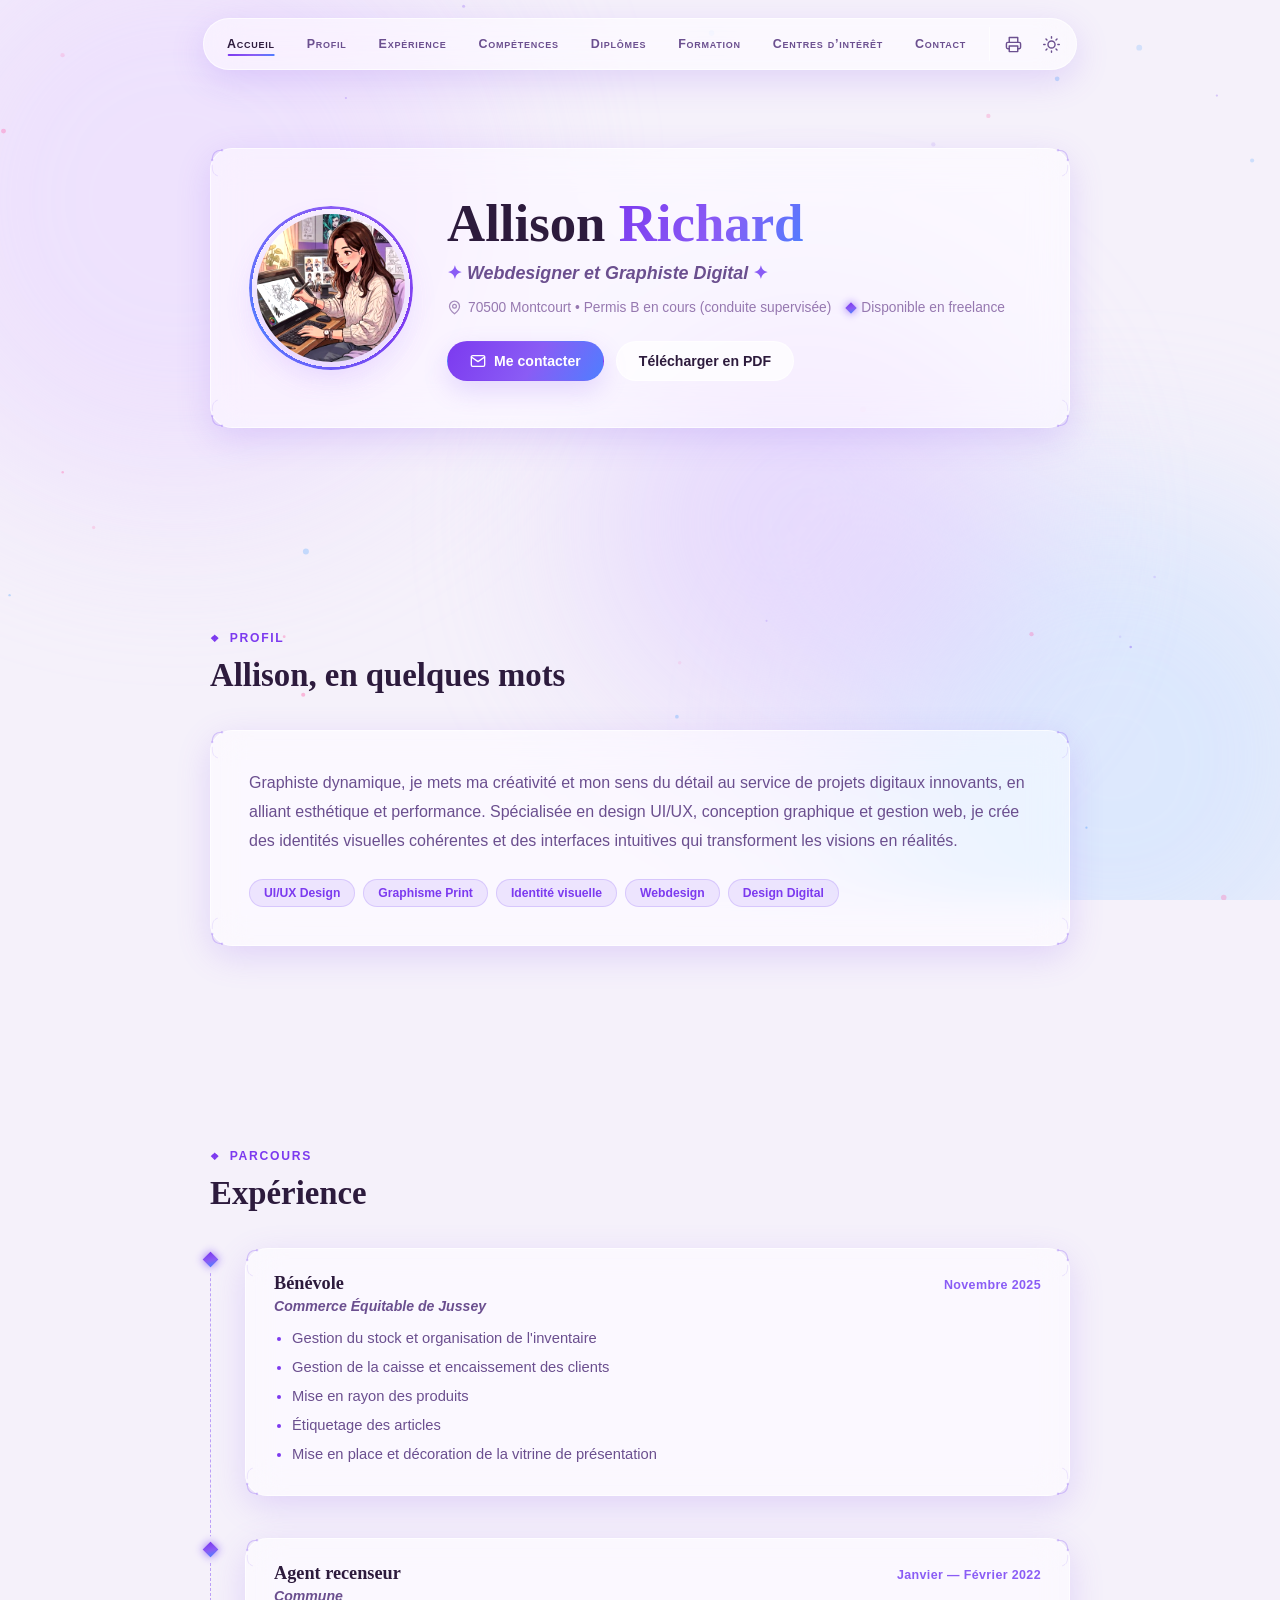
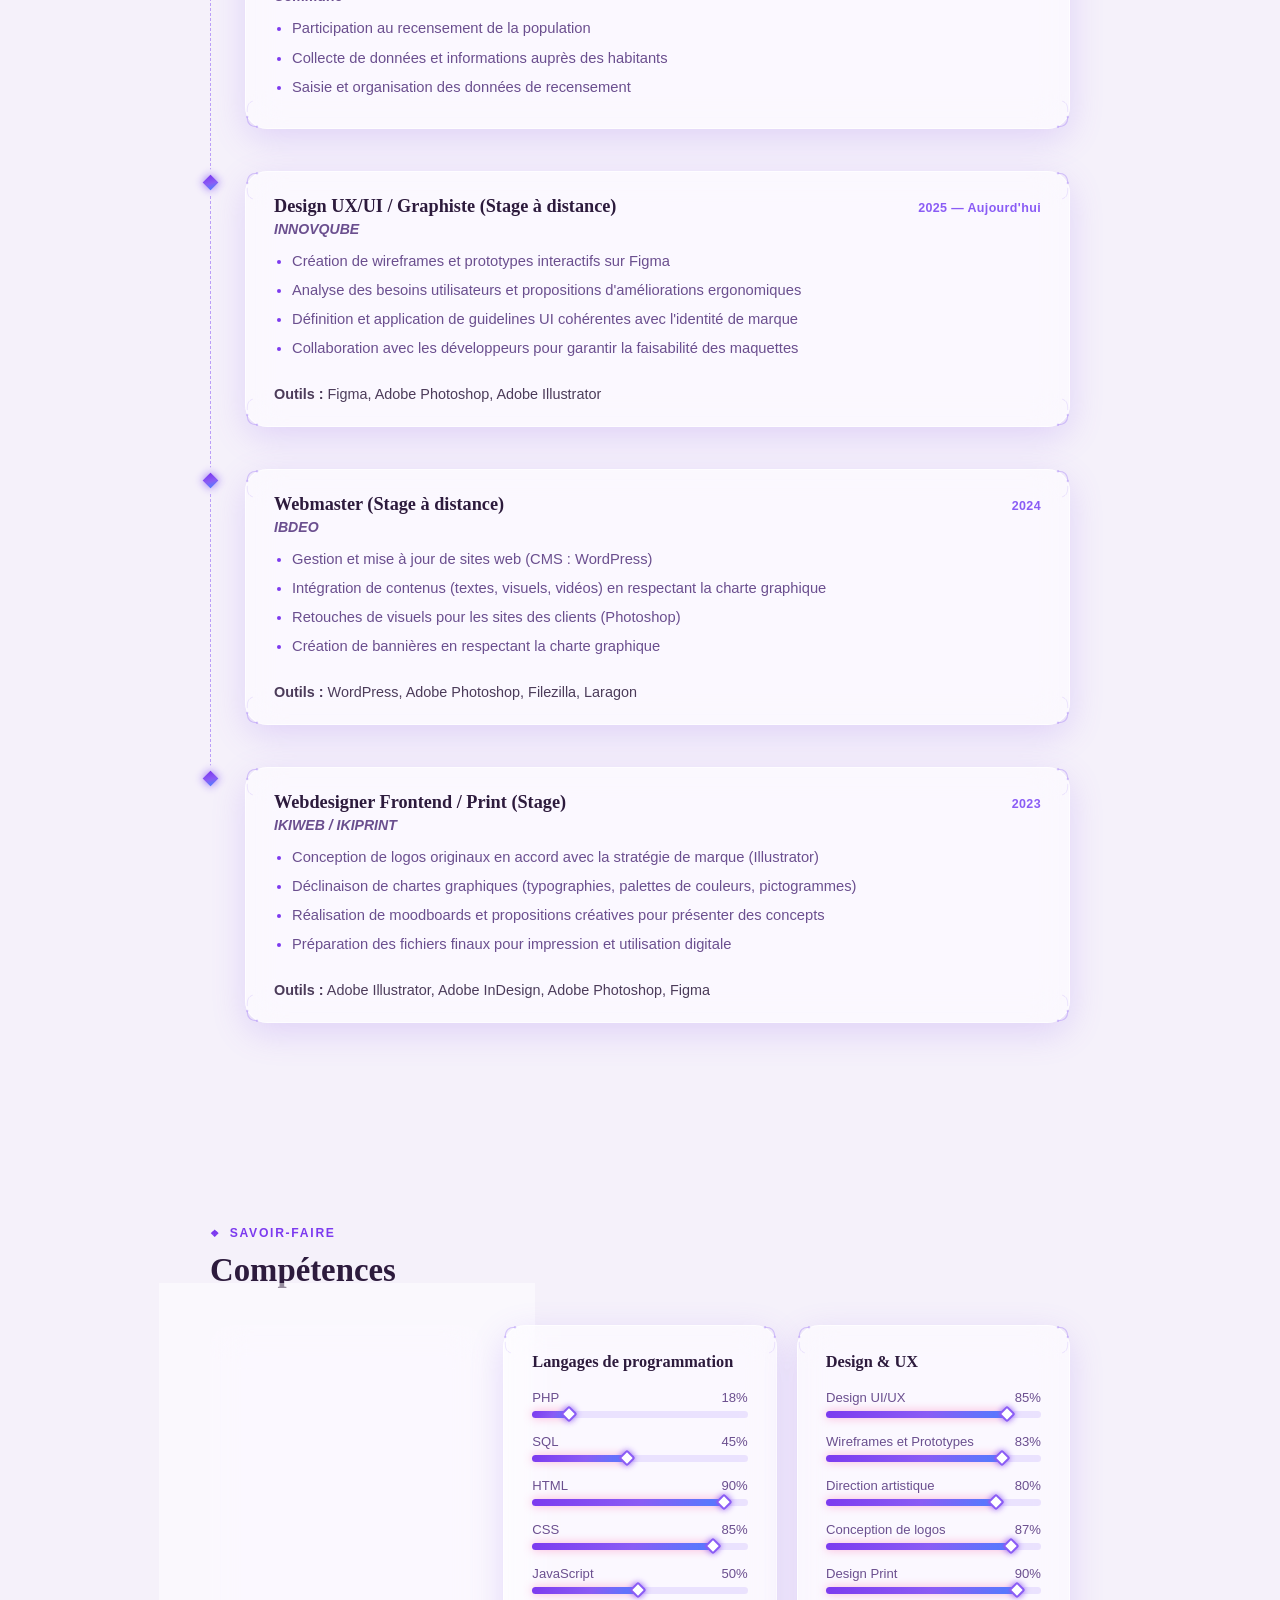
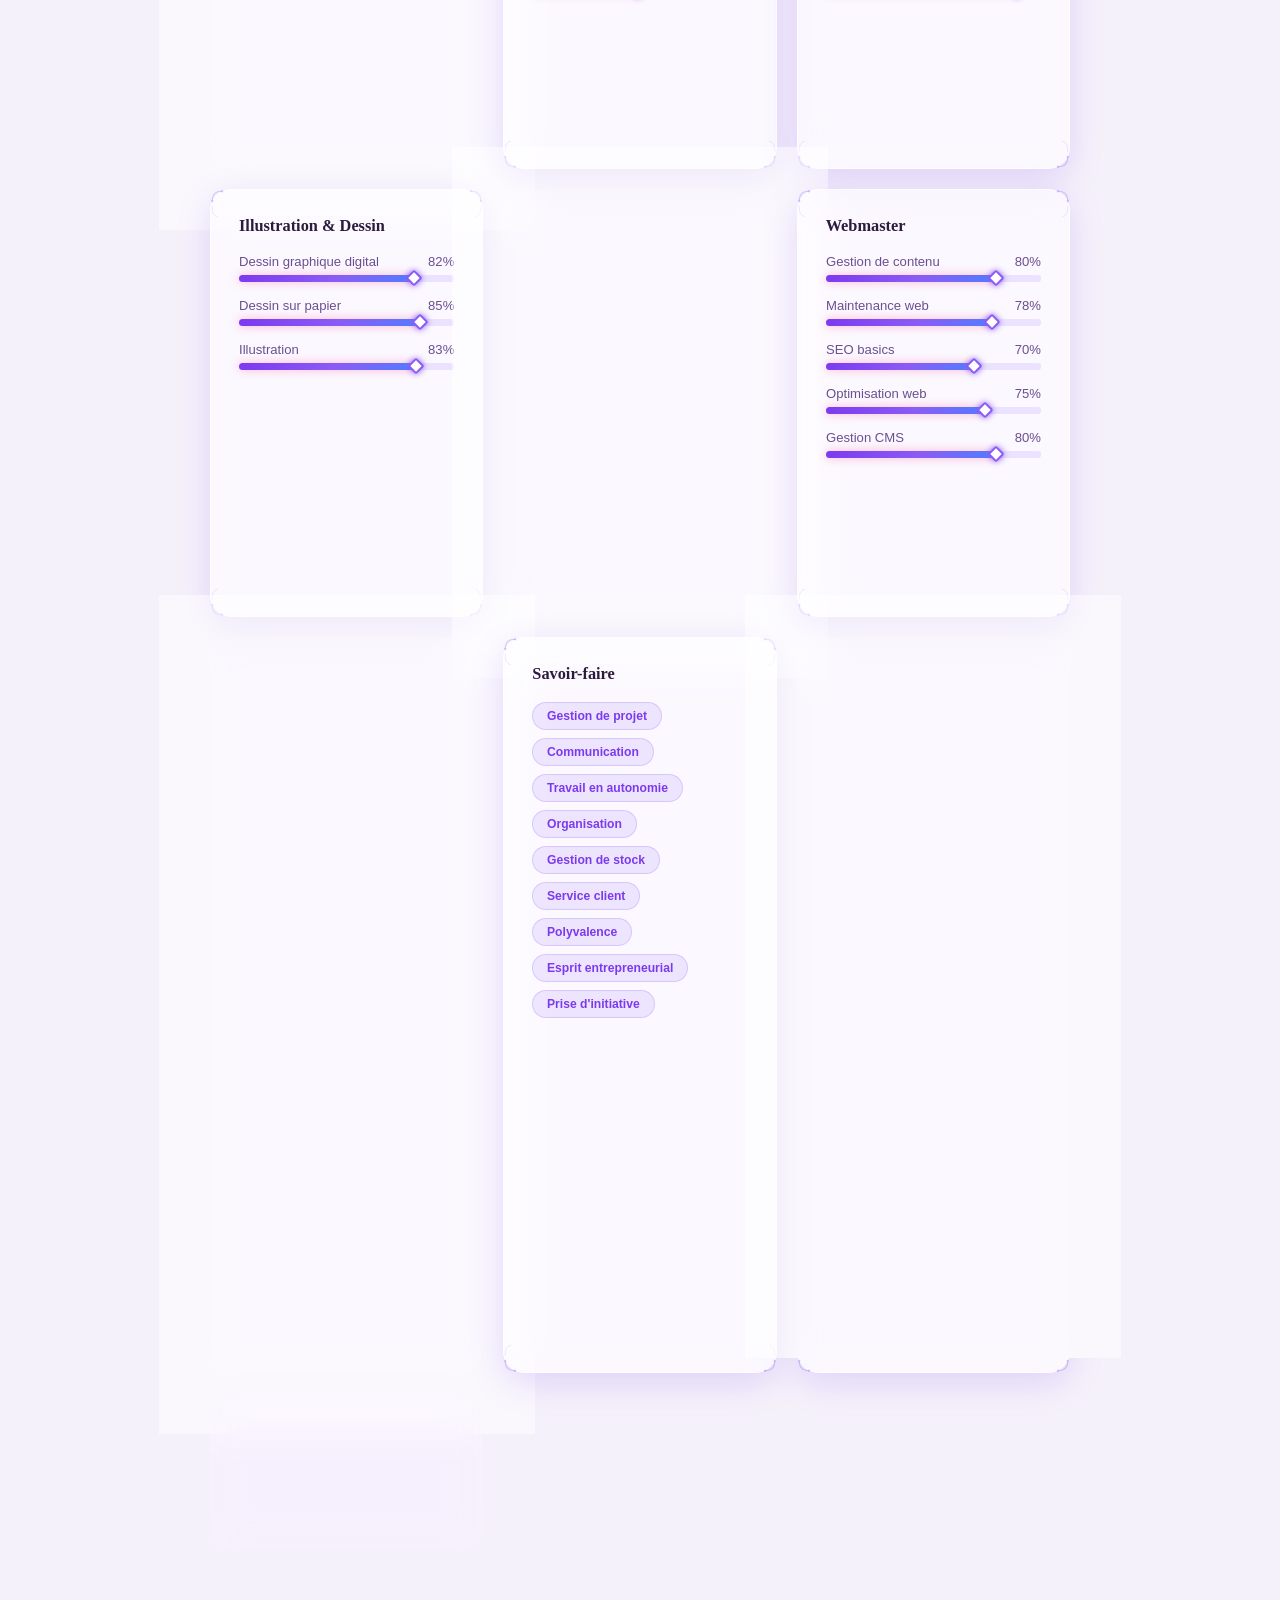
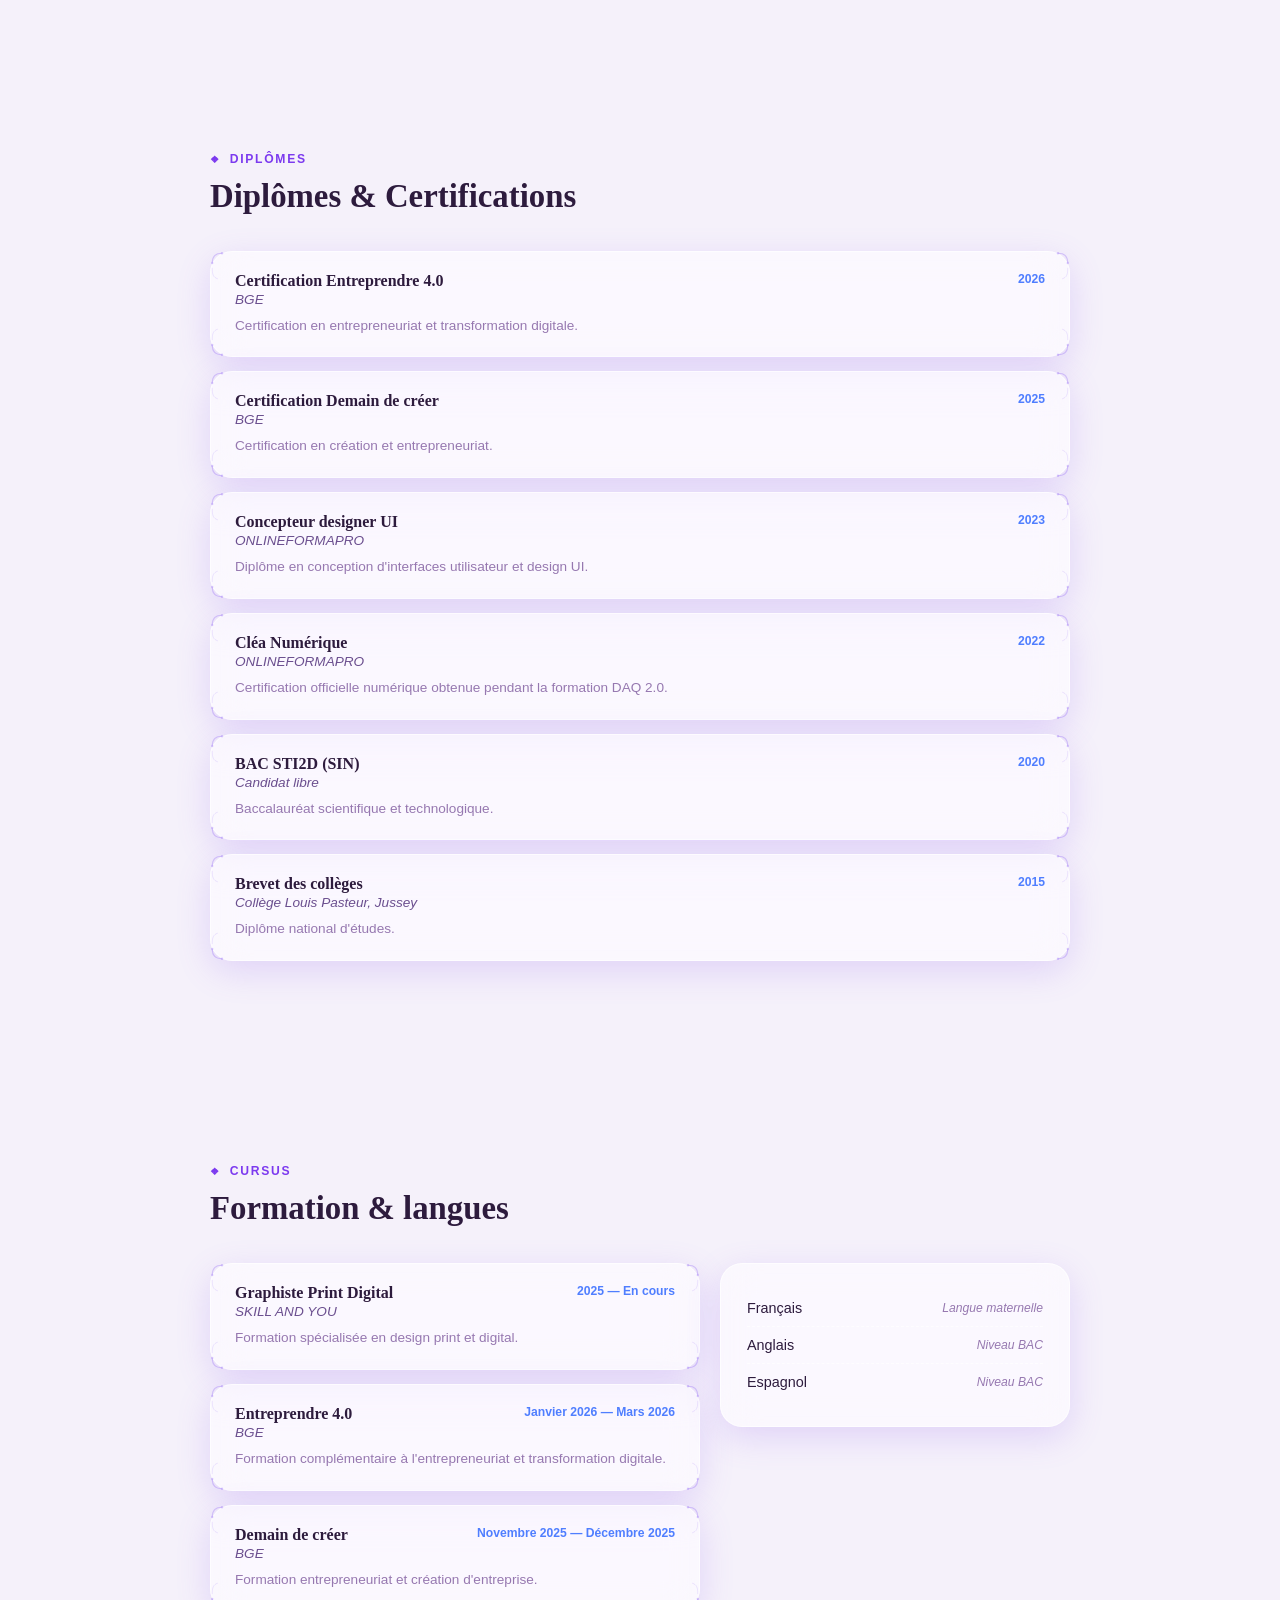
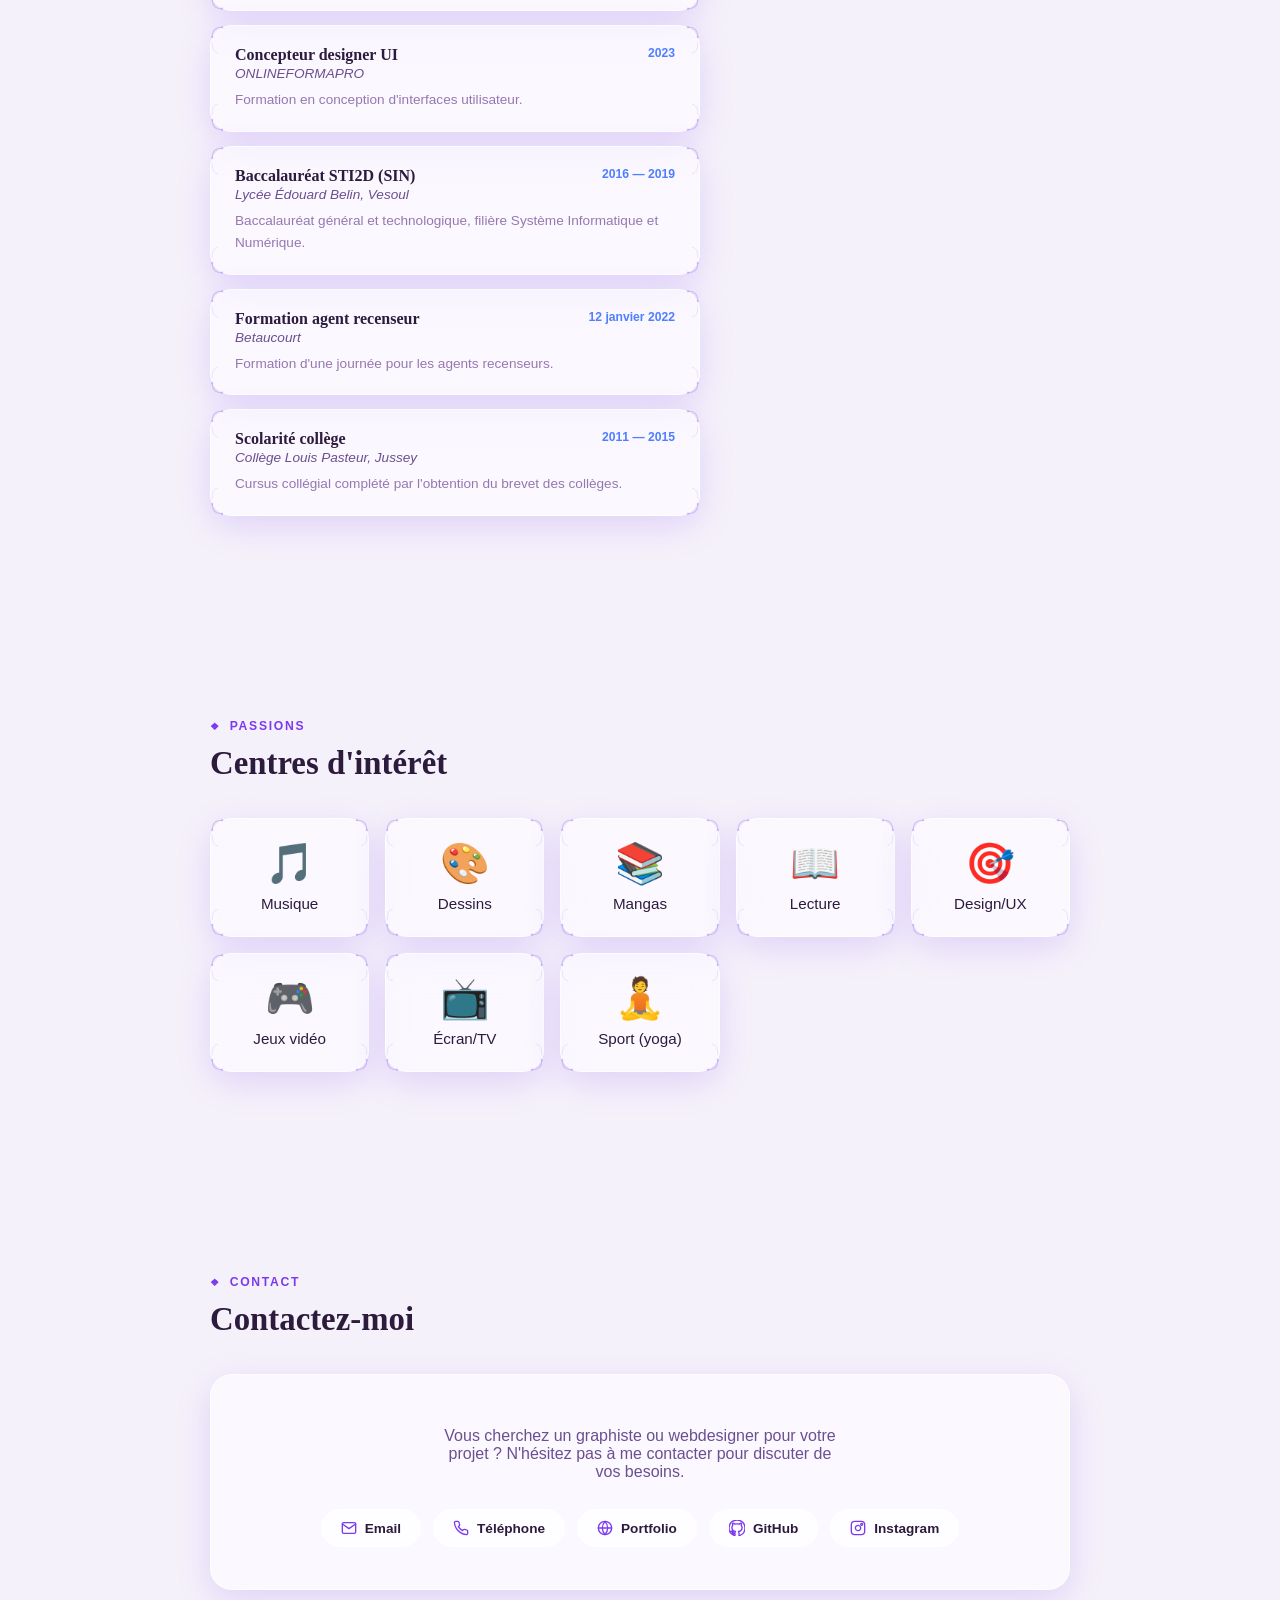
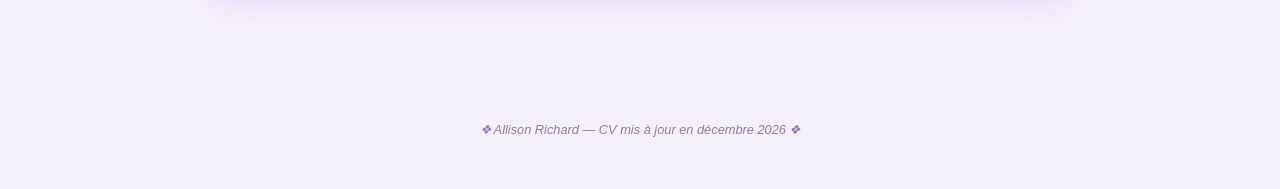
==== commit 590ca017: "Ajoute navigation et langages au CV" ====
--- a/index.html
+++ b/index.html
@@ -45,7 +45,9 @@
     <a href="#apropos">Profil</a>
     <a href="#experience">Expérience</a>
     <a href="#competences">Compétences</a>
+    <a href="#diplomes">Diplômes</a>
     <a href="#formation">Formation</a>
+    <a href="#interets">Centres d’intérêt</a>
     <a href="#contact">Contact</a>
   </nav>
   <div class="tools">
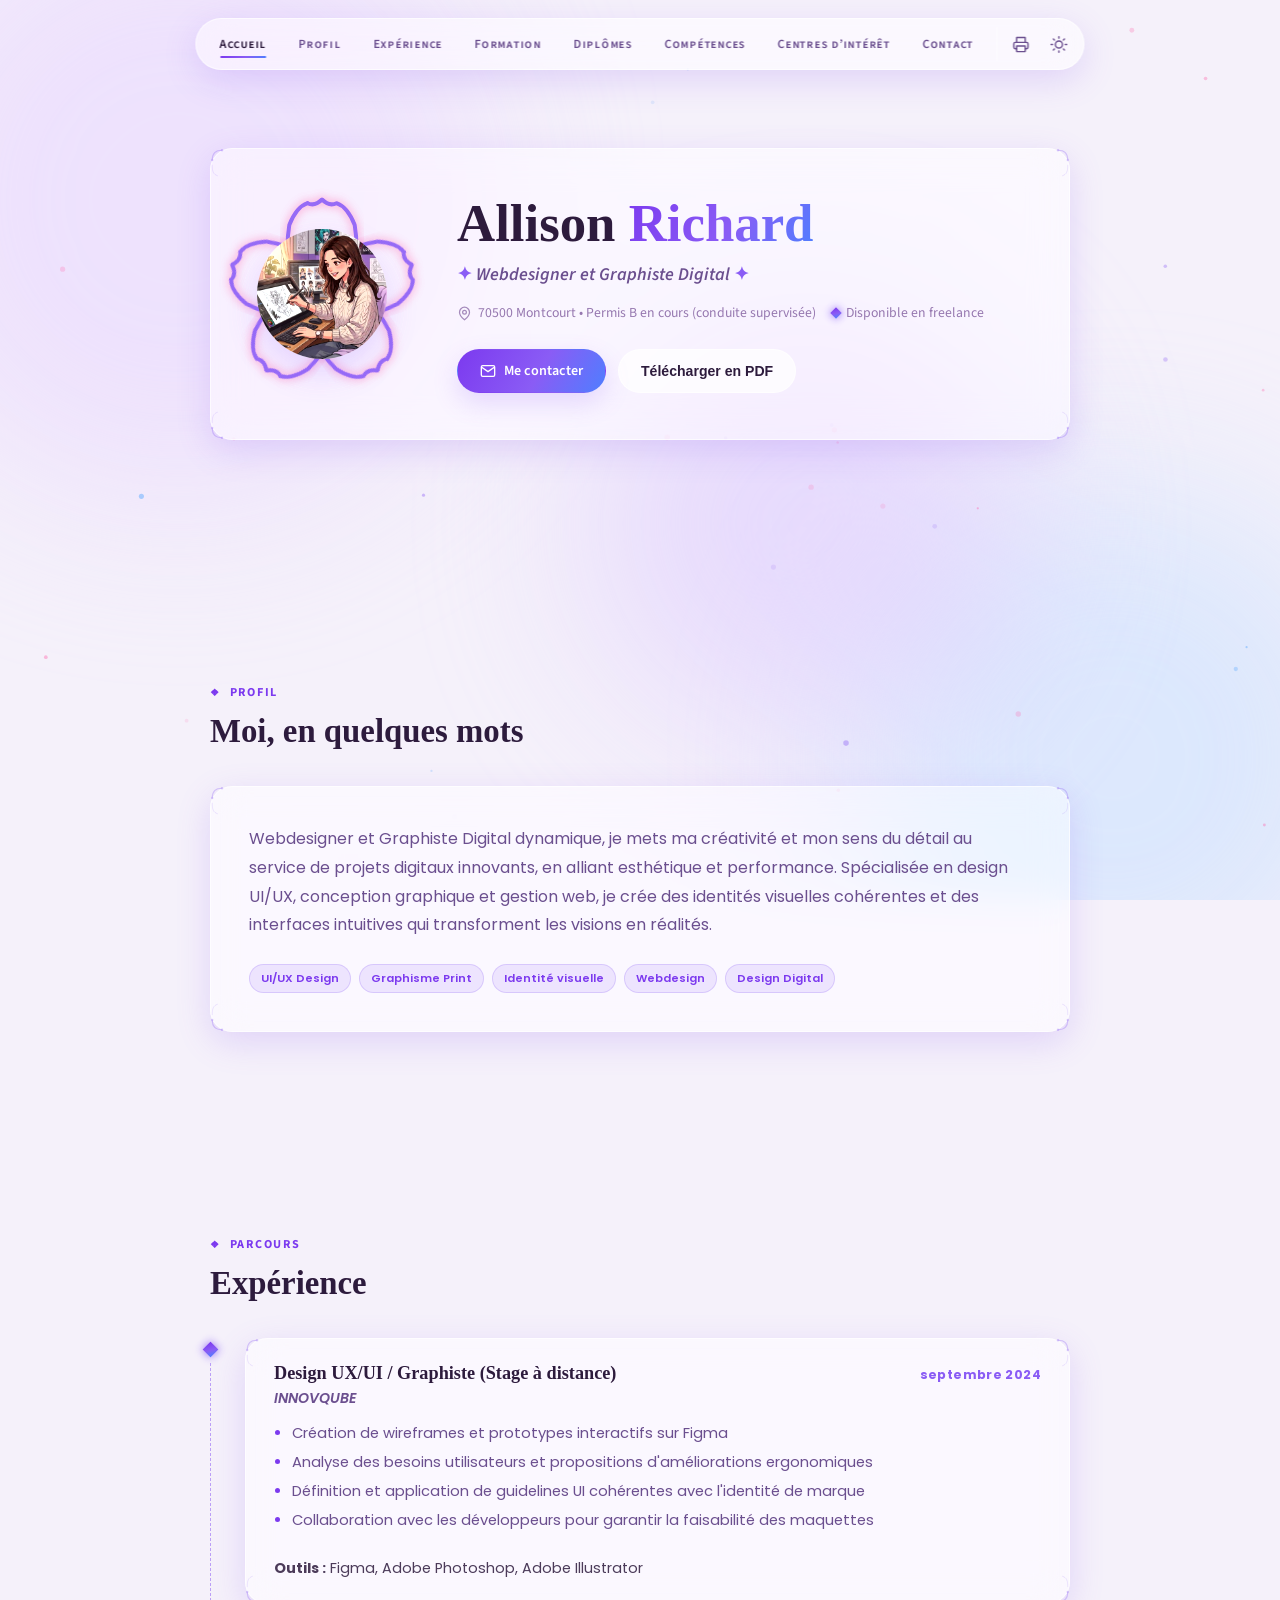
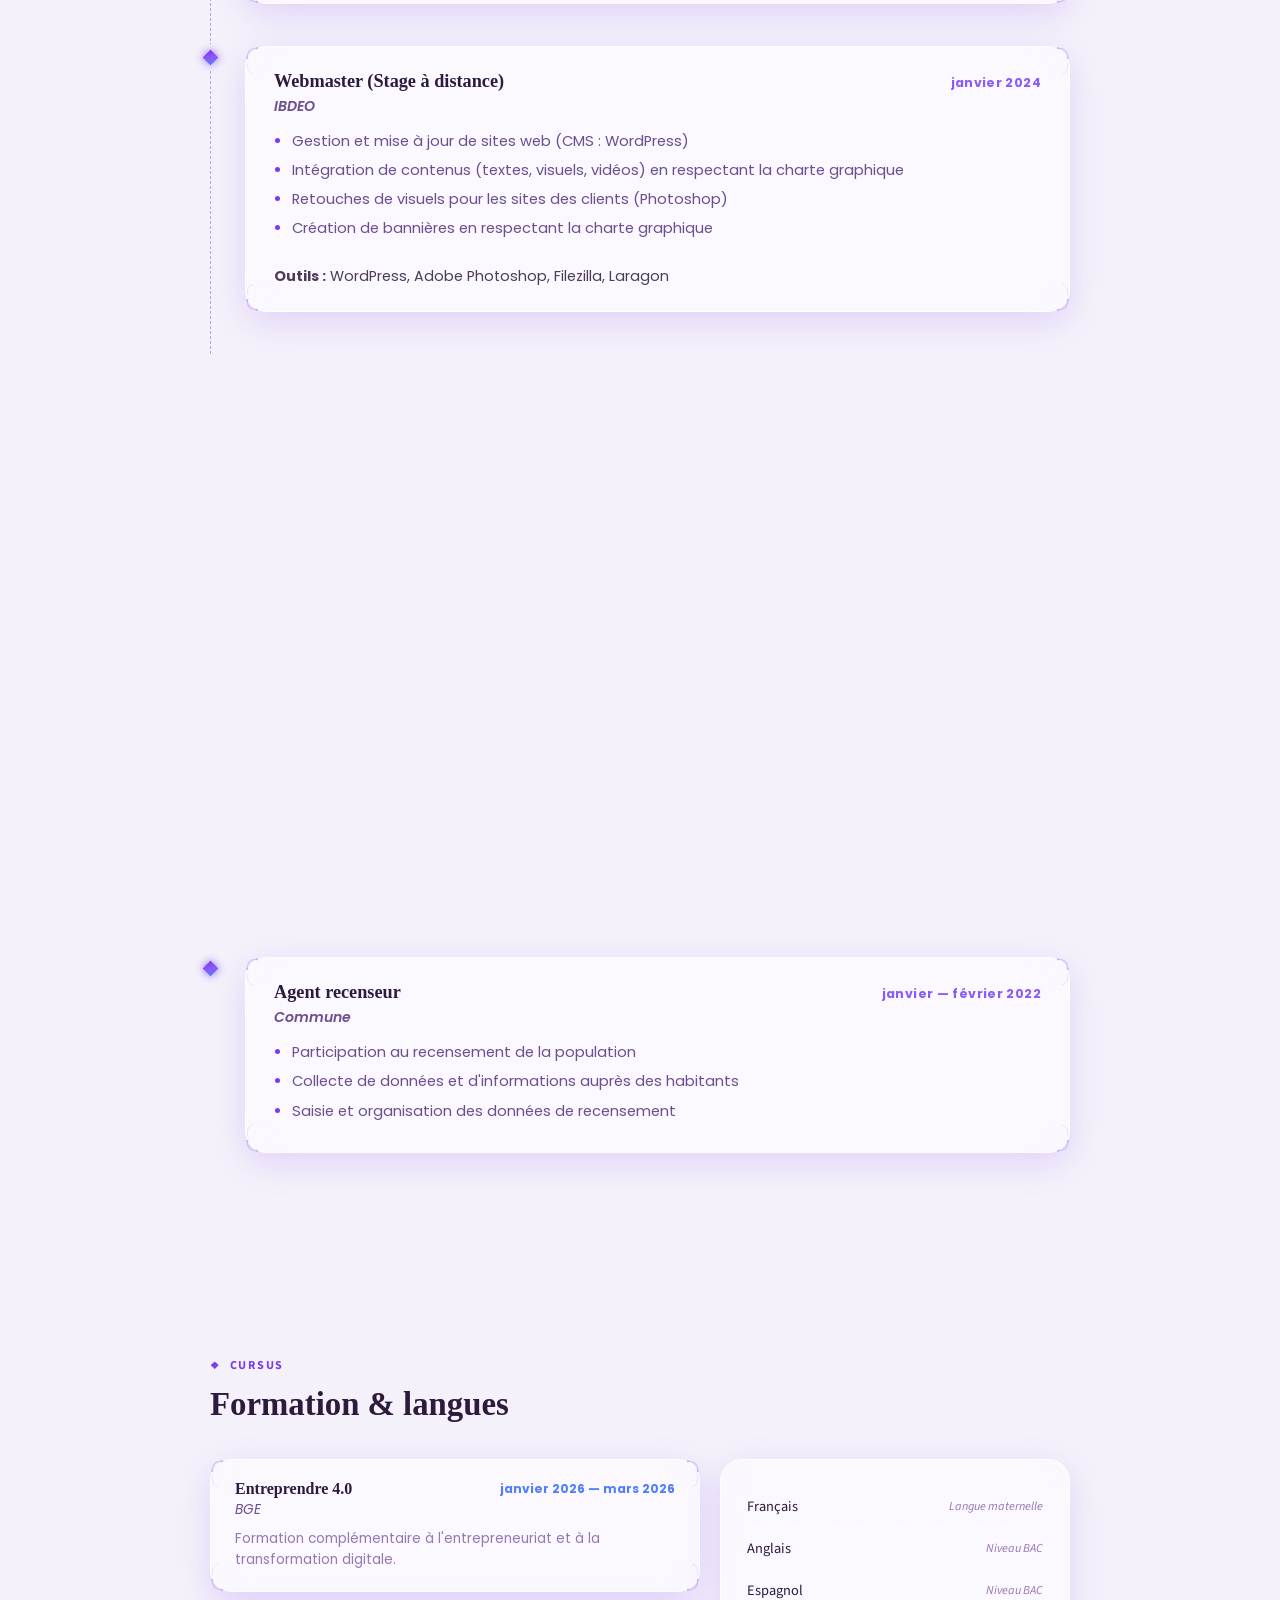
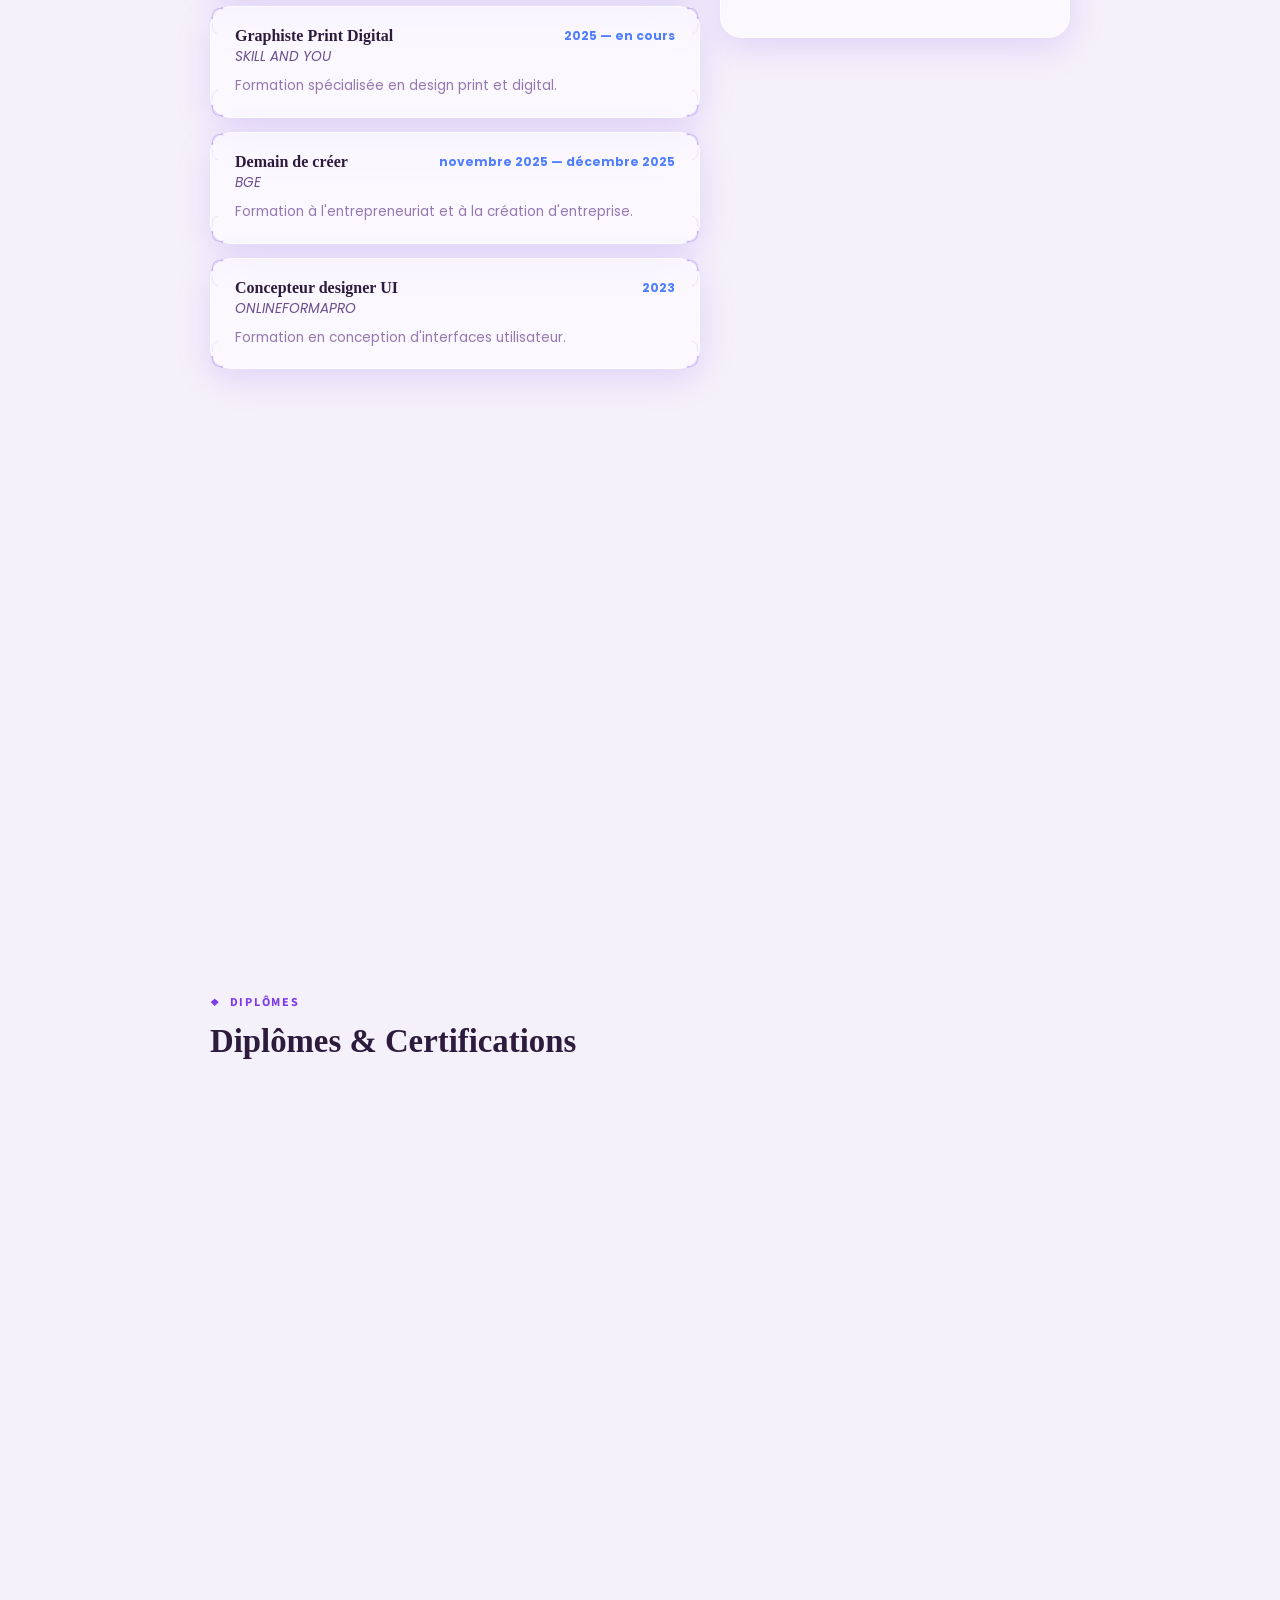
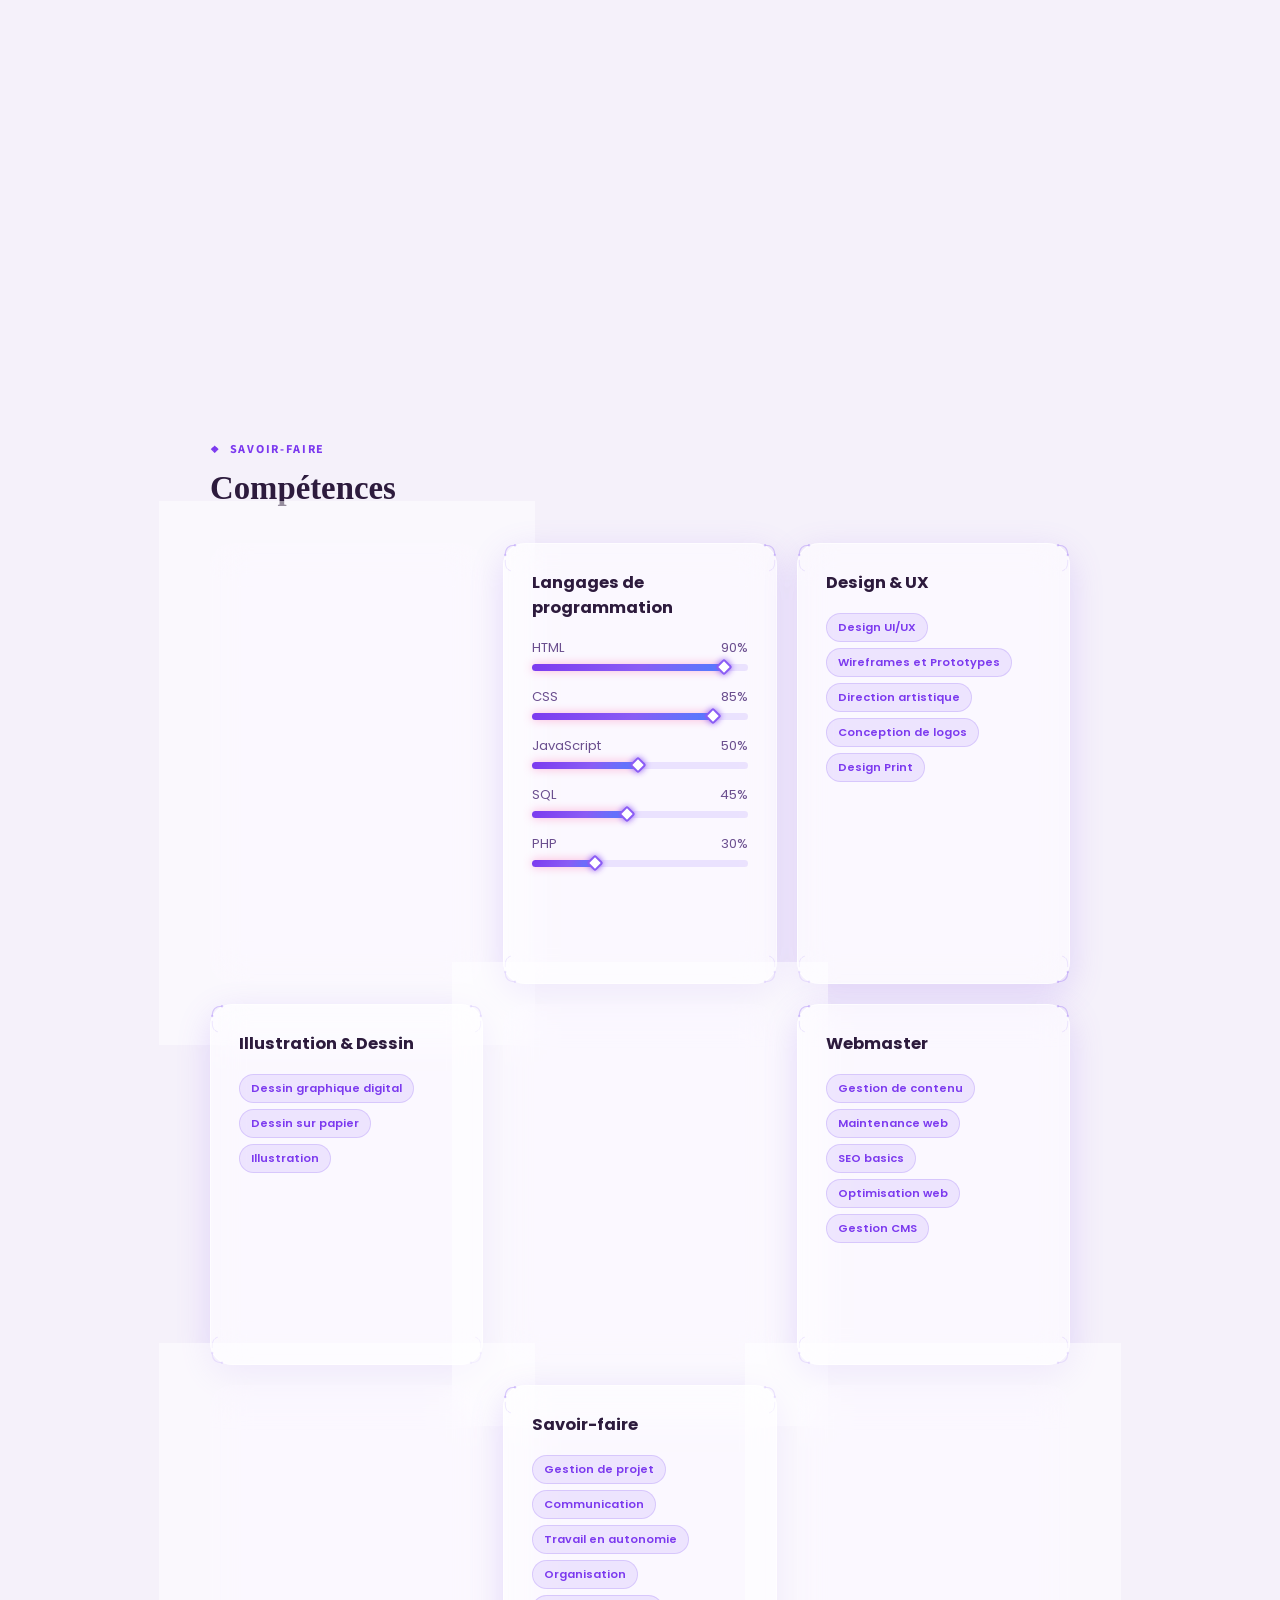
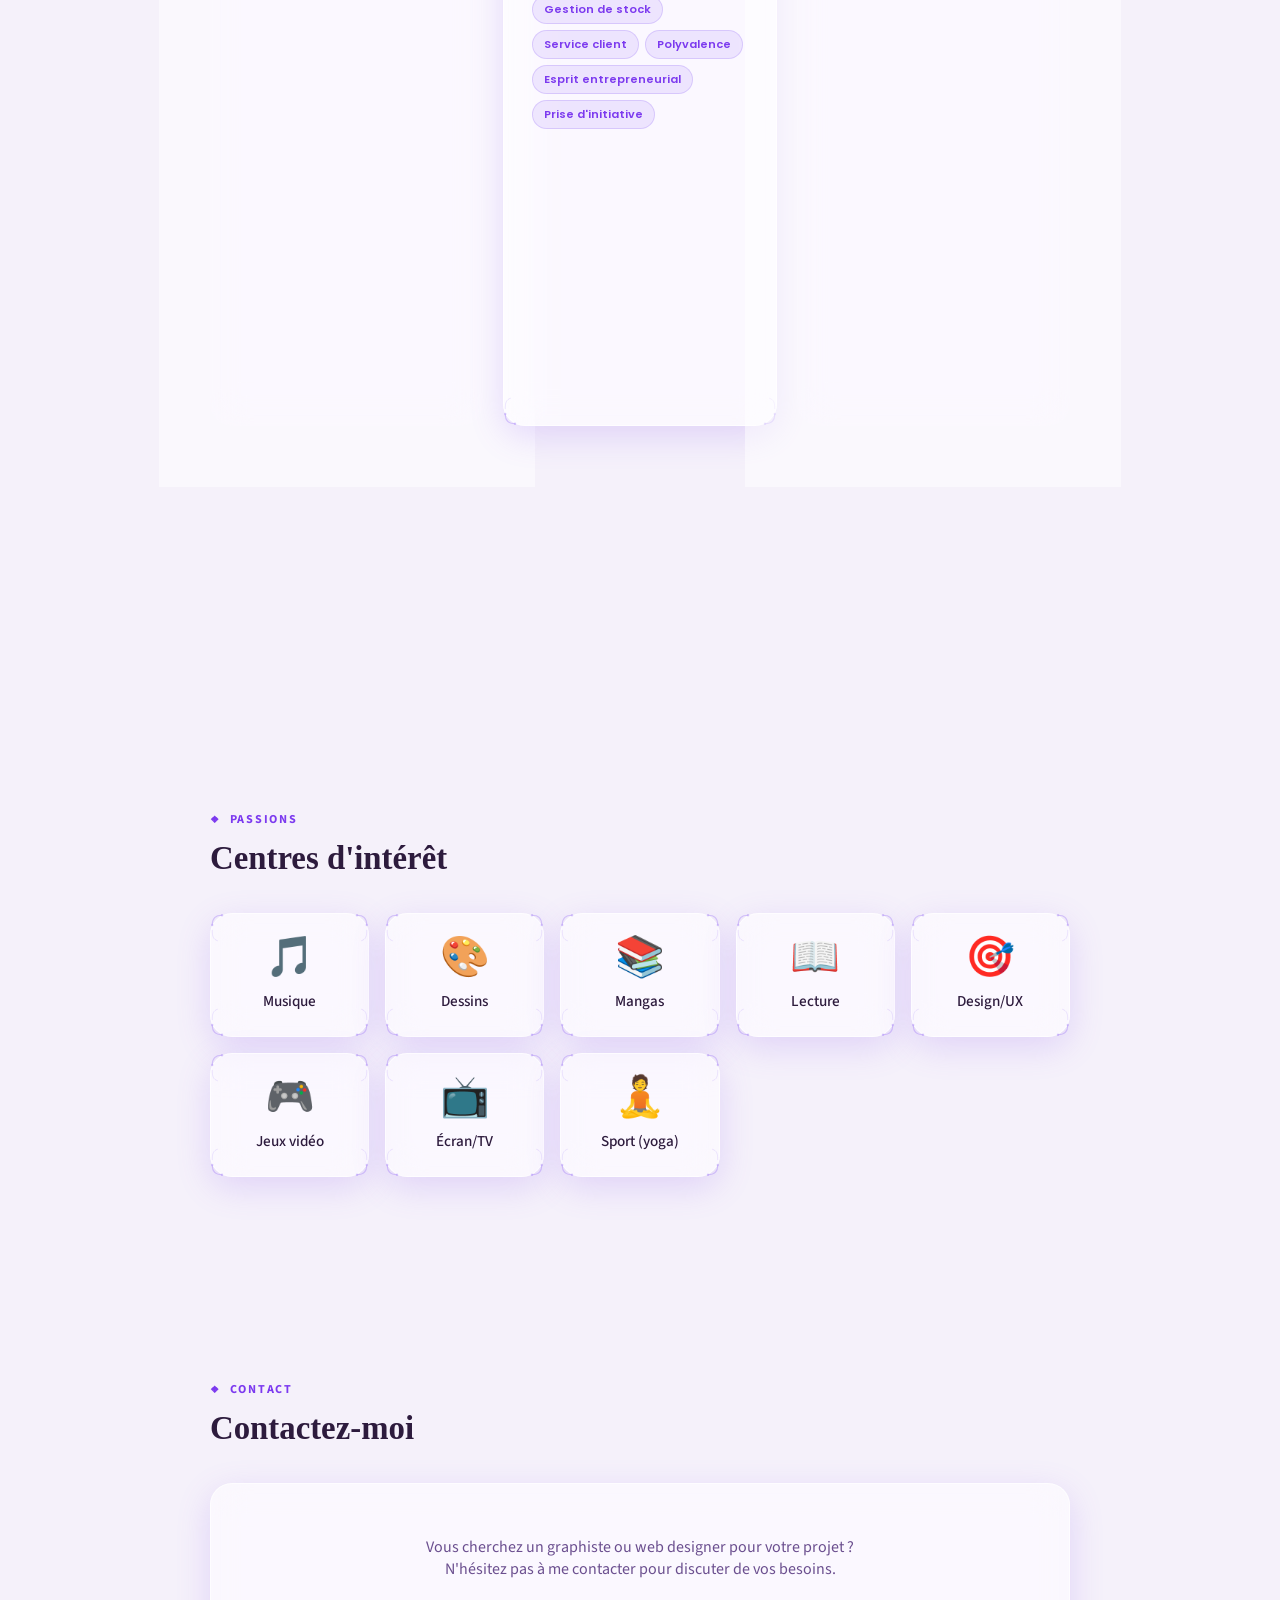
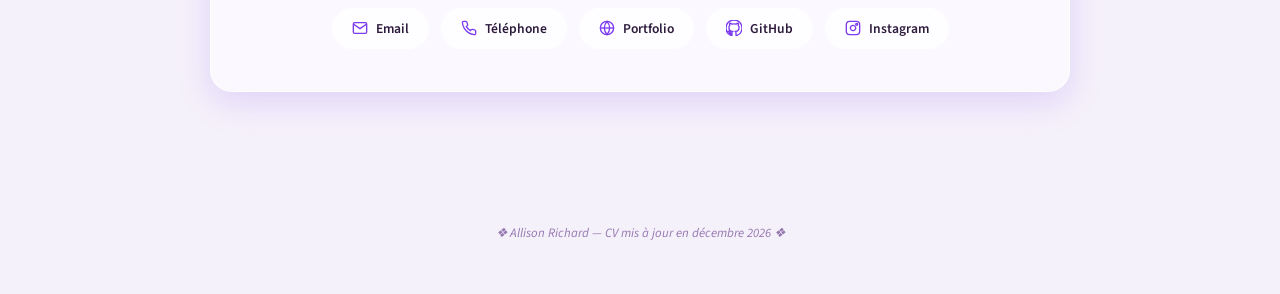
==== commit ecef245e: "Remplacer les fichiers à la racine avec les versions optimisées du CV3 Co-Authored-By: Claude Haiku " ====
--- a/index.html
+++ b/index.html
@@ -40,13 +40,18 @@
 </div>
 
 <div class="topbar glass">
-  <nav aria-label="Navigation du CV">
+  <button class="menu-burger" id="menuToggle" aria-label="Menu de navigation" title="Menu">
+    <span></span>
+    <span></span>
+    <span></span>
+  </button>
+  <nav class="nav-menu" id="navMenu" aria-label="Navigation du CV">
     <a href="#accueil">Accueil</a>
     <a href="#apropos">Profil</a>
     <a href="#experience">Expérience</a>
+    <a href="#formation">Formation</a>
+    <a href="#diplomes">Diplômes</a>
     <a href="#competences">Compétences</a>
-    <a href="#diplomes">Diplômes</a>
-    <a href="#formation">Formation</a>
     <a href="#interets">Centres d’intérêt</a>
     <a href="#contact">Contact</a>
   </nav>
@@ -77,10 +82,13 @@
     <div class="timeline" id="experience-list"></div>
   </section>
 
-  <section id="competences">
-    <p class="eyebrow">Savoir-faire</p>
-    <h2 class="section-title">Compétences</h2>
-    <div class="skills-grid" id="skills-grid"></div>
+  <section id="formation">
+    <p class="eyebrow">Cursus</p>
+    <h2 class="section-title">Formation &amp; langues</h2>
+    <div class="twocol">
+      <div id="education-list"></div>
+      <div class="lang-card glass panel" data-reveal id="lang-list"></div>
+    </div>
   </section>
 
   <section id="diplomes">
@@ -89,13 +97,10 @@
     <div id="diplomes-list"></div>
   </section>
 
-  <section id="formation">
-    <p class="eyebrow">Cursus</p>
-    <h2 class="section-title">Formation &amp; langues</h2>
-    <div class="twocol">
-      <div id="education-list"></div>
-      <div class="lang-card glass panel" data-reveal id="lang-list"></div>
-    </div>
+  <section id="competences">
+    <p class="eyebrow">Savoir-faire</p>
+    <h2 class="section-title">Compétences</h2>
+    <div class="skills-grid" id="skills-grid"></div>
   </section>
 
   <section id="interets">
--- a/style.css
+++ b/style.css
@@ -1,405 +1,77 @@
-/* ============================================================
-   CV3 — glassmorphism façon écran de personnage (RPG élégant),
-   ciel peint crépusculaire, ornements filigranés.
-   Même famille de couleurs rose / bleu / violet que le CV
-   d'origine, thèmes clair (aube) et sombre (crépuscule).
-   ============================================================ */
+@import url('https://fonts.googleapis.com/css2?family=Cocogoose:wght@400;600;700&family=Source+Sans+Pro:wght@400;600&family=Poppins:wght@400;600&display=swap');
 
-* { box-sizing: border-box; }
-html { scroll-behavior: smooth; }
-@media (prefers-reduced-motion: reduce) {
-  html { scroll-behavior: auto; }
-  * { animation-duration: 0.01ms !important; animation-iteration-count: 1 !important; transition-duration: 0.01ms !important; }
-}
+*{box-sizing:border-box}html{scroll-behavior:smooth}@media(prefers-reduced-motion:reduce){html{scroll-behavior:auto}*{animation-duration:.01ms !important;animation-iteration-count:1 !important;transition-duration:.01ms !important}}
 
-:root {
-  --font-display: "Bodoni MT", "Didot", "Big Caslon", "Georgia", "Times New Roman", serif;
-  --font-body: "Segoe UI", "Optima", "Candara", "Helvetica Neue", sans-serif;
+:root{--font-display:"Cocogoose","Georgia","Times New Roman",sans-serif;--font-body:"Source Sans Pro","Segoe UI","Helvetica Neue",sans-serif;--bg-base:#f5f1fa;--bg-blob-pink:#e8d5ff;--bg-blob-blue:#c8e0ff;--bg-blob-violet:#dcc9ff;--glass-bg:rgba(255,255,255,.5);--glass-bg-strong:rgba(255,255,255,.72);--glass-border:rgba(255,255,255,.65);--glass-shadow:rgba(138,92,245,.2);--ornament:rgba(138,92,245,.55);--text:#2d1b3d;--text-soft:#6b4f8f;--text-faint:#9678b0;--accent-pink:#8a5cf5;--accent-violet:#7c3aef;--accent-blue:#4f7eff;--accent-grad:linear-gradient(120deg,var(--accent-violet),var(--accent-pink) 55%,var(--accent-blue));--radius-lg:22px;--radius-md:14px}
 
-  --bg-base: #f5f1fa;
-  --bg-blob-pink: #e8d5ff;
-  --bg-blob-blue: #c8e0ff;
-  --bg-blob-violet: #dcc9ff;
+@media(prefers-color-scheme:dark){:root{--bg-base:#0f0a1a;--bg-blob-pink:#4a2d6b;--bg-blob-blue:#1a3d6b;--bg-blob-violet:#382d5c;--glass-bg:rgba(28,17,46,.55);--glass-bg-strong:rgba(32,20,52,.78);--glass-border:rgba(255,255,255,.14);--glass-shadow:rgba(138,92,245,.3);--ornament:rgba(200,150,255,.42);--text:#f3ecff;--text-soft:#d4c0e8;--text-faint:#9d8bb5;--accent-pink:#c99fff;--accent-violet:#d48eff;--accent-blue:#7ea3ff}}
 
-  --glass-bg: rgba(255, 255, 255, 0.5);
-  --glass-bg-strong: rgba(255, 255, 255, 0.72);
-  --glass-border: rgba(255, 255, 255, 0.65);
-  --glass-shadow: rgba(138, 92, 245, 0.2);
-  --ornament: rgba(138, 92, 245, 0.55);
+:root[data-theme="dark"]{--bg-base:#0f0a1a;--bg-blob-pink:#4a2d6b;--bg-blob-blue:#1a3d6b;--bg-blob-violet:#382d5c;--glass-bg:rgba(28,17,46,.55);--glass-bg-strong:rgba(32,20,52,.78);--glass-border:rgba(255,255,255,.14);--glass-shadow:rgba(138,92,245,.3);--ornament:rgba(200,150,255,.42);--text:#f3ecff;--text-soft:#d4c0e8;--text-faint:#9d8bb5;--accent-pink:#c99fff;--accent-violet:#d48eff;--accent-blue:#7ea3ff}
 
-  --text: #2d1b3d;
-  --text-soft: #6b4f8f;
-  --text-faint: #9678b0;
+:root[data-theme="light"]{--bg-base:#f5f1fa;--bg-blob-pink:#e8d5ff;--bg-blob-blue:#c8e0ff;--bg-blob-violet:#dcc9ff;--glass-bg:rgba(255,255,255,.5);--glass-bg-strong:rgba(255,255,255,.72);--glass-border:rgba(255,255,255,.65);--glass-shadow:rgba(138,92,245,.2);--ornament:rgba(138,92,245,.55);--text:#2d1b3d;--text-soft:#6b4f8f;--text-faint:#9678b0;--accent-pink:#8a5cf5;--accent-violet:#7c3aef;--accent-blue:#4f7eff}
 
-  --accent-pink: #8a5cf5;
-  --accent-violet: #7c3aef;
-  --accent-blue: #4f7eff;
+body{margin:0;font-family:var(--font-body);color:var(--text);background:var(--bg-base);-webkit-font-smoothing:antialiased;overflow-x:hidden}h1,h2,h3{font-family:var(--font-display);text-wrap:balance;margin:0}p{margin:0}a{color:inherit}::selection{background:var(--accent-pink);color:#fff}
 
-  --accent-grad: linear-gradient(120deg, var(--accent-violet), var(--accent-pink) 55%, var(--accent-blue));
-  --radius-lg: 22px;
-  --radius-md: 14px;
-}
+.bg-scene{position:fixed;inset:0;z-index:-2;overflow:hidden}.blob{position:absolute;border-radius:50%;filter:blur(85px);opacity:.55;animation:float 26s ease-in-out infinite}.blob.b1{width:48vw;height:48vw;background:var(--bg-blob-pink);top:-12%;left:-10%;animation-duration:30s}.blob.b2{width:42vw;height:42vw;background:var(--bg-blob-blue);bottom:-14%;right:-8%;animation-duration:34s;animation-delay:-8s}.blob.b3{width:34vw;height:34vw;background:var(--bg-blob-violet);top:34%;right:20%;animation-duration:28s;animation-delay:-14s}@keyframes float{0%,100%{transform:translate(0,0) scale(1)}33%{transform:translate(4%,5%) scale(1.07)}66%{transform:translate(-4%,-3%) scale(.96)}}#motes{position:absolute;inset:0;opacity:.75}
 
-@media (prefers-color-scheme: dark) {
-  :root {
-    --bg-base: #0f0a1a;
-    --bg-blob-pink: #4a2d6b;
-    --bg-blob-blue: #1a3d6b;
-    --bg-blob-violet: #382d5c;
+.glass{background:var(--glass-bg);border:1px solid var(--glass-border);border-radius:var(--radius-lg);backdrop-filter:blur(18px) saturate(150%);-webkit-backdrop-filter:blur(18px) saturate(150%);box-shadow:0 10px 34px var(--glass-shadow)}
 
-    --glass-bg: rgba(28, 17, 46, 0.55);
-    --glass-bg-strong: rgba(32, 20, 52, 0.78);
-    --glass-border: rgba(255, 255, 255, 0.14);
-    --glass-shadow: rgba(138, 92, 245, 0.3);
-    --ornament: rgba(200, 150, 255, 0.42);
+.panel{position:relative}.corner{position:absolute;width:30px;height:30px;color:var(--ornament);opacity:.55;pointer-events:none;transition:opacity .3s ease,color .3s ease}.panel:hover .corner{opacity:.95;color:var(--accent-pink)}.corner-tl{top:-1px;left:-1px}.corner-tr{top:-1px;right:-1px;transform:scaleX(-1)}.corner-bl{bottom:-1px;left:-1px;transform:scaleY(-1)}.corner-br{bottom:-1px;right:-1px;transform:scale(-1)}
 
-    --text: #f3ecff;
-    --text-soft: #d4c0e8;
-    --text-faint: #9d8bb5;
+.topbar{position:fixed;top:18px;left:50%;transform:translateX(-50%);z-index:50;display:flex;align-items:center;gap:4px;padding:8px;border-radius:999px;max-width:calc(100vw - 24px)}.menu-burger{display:none;width:34px;height:34px;border:none;background:transparent;cursor:pointer;flex-direction:column;align-items:center;justify-content:space-around;padding:6px 0;margin-right:-12px;transition:background .2s ease,color .2s ease,transform .15s ease;color:var(--text-soft)}.menu-burger:hover{background:rgba(255,95,168,.14);color:var(--accent-pink)}.menu-burger:active{transform:scale(.92)}.menu-burger span{display:block;width:20px;height:2px;background:currentColor;border-radius:2px;transition:all .3s ease}.menu-burger span:nth-child(2){width:24px}.menu-burger.active span:nth-child(1){transform:rotate(45deg) translate(8px,8px)}.menu-burger.active span:nth-child(2){opacity:0}.menu-burger.active span:nth-child(3){transform:rotate(-45deg) translate(8px,-8px)}
 
-    --accent-pink: #c99fff;
-    --accent-violet: #d48eff;
-    --accent-blue: #7ea3ff;
-  }
-}
+.topbar nav{display:flex;gap:2px;overflow-x:auto;scrollbar-width:none}.topbar nav::-webkit-scrollbar{display:none}.topbar a{text-decoration:none;font-size:.78rem;font-weight:600;letter-spacing:.06em;font-variant:small-caps;color:var(--text-soft);padding:8px 15px;border-radius:999px;white-space:nowrap;position:relative;transition:color .2s ease}.topbar a::after{content:"";position:absolute;left:50%;bottom:3px;width:0;height:2px;background:var(--accent-grad);transform:translateX(-50%);transition:width .25s ease;border-radius:2px}.topbar a:hover,.topbar a.active{color:var(--text)}.topbar a:hover::after,.topbar a.active::after{width:60%}.topbar .tools{display:flex;gap:4px;padding-left:6px;margin-left:4px;border-left:1px solid var(--glass-border)}
 
-:root[data-theme="dark"] {
-  --bg-base: #0f0a1a; --bg-blob-pink: #4a2d6b; --bg-blob-blue: #1a3d6b; --bg-blob-violet: #382d5c;
-  --glass-bg: rgba(28, 17, 46, 0.55); --glass-bg-strong: rgba(32, 20, 52, 0.78);
-  --glass-border: rgba(255, 255, 255, 0.14); --glass-shadow: rgba(138, 92, 245, 0.3);
-  --ornament: rgba(200, 150, 255, 0.42);
-  --text: #f3ecff; --text-soft: #d4c0e8; --text-faint: #9d8bb5;
-  --accent-pink: #c99fff; --accent-violet: #d48eff; --accent-blue: #7ea3ff;
-}
+.icon-btn{display:inline-flex;align-items:center;justify-content:center;width:34px;height:34px;border-radius:50%;border:none;background:transparent;color:var(--text-soft);cursor:pointer;transition:background .2s ease,color .2s ease,transform .15s ease}.icon-btn:hover{background:rgba(255,95,168,.14);color:var(--accent-pink)}.icon-btn:active{transform:scale(.92)}.icon-btn svg{width:17px;height:17px}
 
-:root[data-theme="light"] {
-  --bg-base: #f5f1fa; --bg-blob-pink: #e8d5ff; --bg-blob-blue: #c8e0ff; --bg-blob-violet: #dcc9ff;
-  --glass-bg: rgba(255, 255, 255, 0.5); --glass-bg-strong: rgba(255, 255, 255, 0.72);
-  --glass-border: rgba(255, 255, 255, 0.65); --glass-shadow: rgba(138, 92, 245, 0.2);
-  --ornament: rgba(138, 92, 245, 0.55);
-  --text: #2d1b3d; --text-soft: #6b4f8f; --text-faint: #9678b0;
-  --accent-pink: #8a5cf5; --accent-violet: #7c3aef; --accent-blue: #4f7eff;
-}
+main{max-width:900px;margin:0 auto;padding:0 20px}section{padding:100px 0}section:first-of-type{padding-top:148px}
 
-body {
-  margin: 0;
-  font-family: var(--font-body);
-  color: var(--text);
-  background: var(--bg-base);
-  -webkit-font-smoothing: antialiased;
-  overflow-x: hidden;
-}
+.eyebrow{display:inline-flex;align-items:center;gap:9px;font-size:.76rem;font-weight:700;letter-spacing:.14em;text-transform:uppercase;color:var(--accent-violet);margin-bottom:12px}.eyebrow::before{content:"❖";font-size:.85em}
 
-h1, h2, h3 { font-family: var(--font-display); text-wrap: balance; margin: 0; }
-p { margin: 0; }
-a { color: inherit; }
-::selection { background: var(--accent-pink); color: #fff; }
+.section-title{font-size:clamp(1.55rem,2.6vw,2.05rem);font-weight:700;margin-bottom:36px}
 
-/* ---------- Fond : ciel peint + particules ---------- */
-.bg-scene { position: fixed; inset: 0; z-index: -2; overflow: hidden; }
-.blob { position: absolute; border-radius: 50%; filter: blur(85px); opacity: 0.55; animation: float 26s ease-in-out infinite; }
-.blob.b1 { width: 48vw; height: 48vw; background: var(--bg-blob-pink); top: -12%; left: -10%; animation-duration: 30s; }
-.blob.b2 { width: 42vw; height: 42vw; background: var(--bg-blob-blue); bottom: -14%; right: -8%; animation-duration: 34s; animation-delay: -8s; }
-.blob.b3 { width: 34vw; height: 34vw; background: var(--bg-blob-violet); top: 34%; right: 20%; animation-duration: 28s; animation-delay: -14s; }
-@keyframes float {
-  0%, 100% { transform: translate(0, 0) scale(1); }
-  33% { transform: translate(4%, 5%) scale(1.07); }
-  66% { transform: translate(-4%, -3%) scale(0.96); }
-}
-#motes { position: absolute; inset: 0; opacity: 0.75; }
+.hero{display:grid;grid-template-columns:auto 1fr;gap:70px;align-items:center;padding:46px;margin-bottom:40px}
 
-/* ---------- Verre commun ---------- */
-.glass {
-  background: var(--glass-bg);
-  border: 1px solid var(--glass-border);
-  border-radius: var(--radius-lg);
-  backdrop-filter: blur(18px) saturate(150%);
-  -webkit-backdrop-filter: blur(18px) saturate(150%);
-  box-shadow: 0 10px 34px var(--glass-shadow);
-}
+.avatar-frame{position:relative;width:130px;height:130px;flex-shrink:0}.avatar-ring{position:absolute;inset:-44px;width:218px;height:218px;color:var(--accent-pink);animation:spin 14s linear infinite}@keyframes spin{to{transform:rotate(360deg)}}.avatar{position:absolute;inset:0;border-radius:50%;width:100%;height:100%;display:block;object-fit:cover;object-position:center 30%;image-rendering:-webkit-optimize-contrast;image-rendering:crisp-edges;filter:brightness(1.05) contrast(1.1);box-shadow:0 14px 32px var(--glass-shadow),inset 0 0 0 3px rgba(255,255,255,.35)}
 
-/* ---------- Ornements de coin (filigrane) ---------- */
-.panel { position: relative; }
-.corner { position: absolute; width: 30px; height: 30px; color: var(--ornament); opacity: 0.55; pointer-events: none; transition: opacity 0.3s ease, color 0.3s ease; }
-.panel:hover .corner { opacity: 0.95; color: var(--accent-pink); }
-.corner-tl { top: -1px; left: -1px; }
-.corner-tr { top: -1px; right: -1px; transform: scaleX(-1); }
-.corner-bl { bottom: -1px; left: -1px; transform: scaleY(-1); }
-.corner-br { bottom: -1px; right: -1px; transform: scale(-1, -1); }
+.hero-name{font-size:clamp(2.1rem,5vw,3.3rem);font-weight:700;line-height:1.08;opacity:0;transform:translateY(10px) scale(.98);animation:reveal-title .9s .15s ease forwards}@keyframes reveal-title{to{opacity:1;transform:translateY(0) scale(1)}}.hero-name .accent{background:var(--accent-grad);-webkit-background-clip:text;background-clip:text;color:transparent}
 
-/* ---------- Navigation ---------- */
-.topbar {
-  position: fixed; top: 18px; left: 50%; transform: translateX(-50%); z-index: 50;
-  display: flex; align-items: center; gap: 4px; padding: 8px; border-radius: 999px;
-  max-width: calc(100vw - 24px);
-}
-.topbar nav { display: flex; gap: 2px; overflow-x: auto; scrollbar-width: none; }
-.topbar nav::-webkit-scrollbar { display: none; }
-.topbar a {
-  text-decoration: none;
-  font-size: 0.78rem;
-  font-weight: 600;
-  letter-spacing: 0.06em;
-  font-variant: small-caps;
-  color: var(--text-soft);
-  padding: 8px 15px;
-  border-radius: 999px;
-  white-space: nowrap;
-  position: relative;
-  transition: color 0.2s ease;
-}
-.topbar a::after {
-  content: "";
-  position: absolute; left: 50%; bottom: 3px; width: 0; height: 2px;
-  background: var(--accent-grad);
-  transform: translateX(-50%);
-  transition: width 0.25s ease;
-  border-radius: 2px;
-}
-.topbar a:hover, .topbar a.active { color: var(--text); }
-.topbar a:hover::after, .topbar a.active::after { width: 60%; }
-.topbar .tools { display: flex; gap: 4px; padding-left: 6px; margin-left: 4px; border-left: 1px solid var(--glass-border); }
+.hero-title{font-size:clamp(.95rem,1.9vw,1.12rem);color:var(--text-soft);font-weight:600;font-style:italic;margin-top:10px}.hero-title::before{content:"✦ ";color:var(--accent-pink);font-style:normal}.hero-title::after{content:" ✦";color:var(--accent-pink);font-style:normal}
 
-.icon-btn {
-  display: inline-flex; align-items: center; justify-content: center;
-  width: 34px; height: 34px; border-radius: 50%; border: none;
-  background: transparent; color: var(--text-soft); cursor: pointer;
-  transition: background 0.2s ease, color 0.2s ease, transform 0.15s ease;
-}
-.icon-btn:hover { background: rgba(255, 95, 168, 0.14); color: var(--accent-pink); }
-.icon-btn:active { transform: scale(0.92); }
-.icon-btn svg { width: 17px; height: 17px; }
+.hero-meta{display:flex;flex-wrap:nowrap;gap:16px;margin-top:16px;font-size:.86rem;color:var(--text-faint)}.hero-meta span{display:inline-flex;align-items:center;gap:6px;white-space:nowrap}.hero-meta svg{width:15px;height:15px;opacity:.85}.status-diamond{width:8px;height:8px;background:var(--accent-grad);transform:rotate(45deg);display:inline-flex;vertical-align:middle;box-shadow:0 0 8px var(--accent-pink)}
 
-main { max-width: 900px; margin: 0 auto; padding: 0 20px; }
-section { padding: 100px 0; }
-section:first-of-type { padding-top: 148px; }
+.hero-actions{display:flex;flex-wrap:wrap;gap:12px;margin-top:26px}
 
-.eyebrow {
-  display: inline-flex; align-items: center; gap: 9px;
-  font-size: 0.76rem; font-weight: 700; letter-spacing: 0.14em; text-transform: uppercase;
-  color: var(--accent-violet); margin-bottom: 12px;
-}
-.eyebrow::before { content: "❖"; font-size: 0.85em; }
+.btn{display:inline-flex;align-items:center;gap:8px;padding:11px 22px;border-radius:999px;font-size:.88rem;font-weight:600;text-decoration:none;cursor:pointer;white-space:nowrap;border:1px solid transparent;transition:transform .18s ease,box-shadow .18s ease,filter .18s ease}.btn:hover{transform:translateY(-2px)}.btn svg{width:16px;height:16px;flex-shrink:0}.btn-primary{background:var(--accent-grad);color:#fff;box-shadow:0 10px 26px var(--glass-shadow)}.btn-primary:hover{filter:brightness(1.06)}.btn-ghost{background:var(--glass-bg-strong);border-color:var(--glass-border);color:var(--text)}
 
-.section-title { font-size: clamp(1.55rem, 2.6vw, 2.05rem); font-weight: 700; margin-bottom: 36px; }
+@media(max-width:768px){.menu-burger{display:flex}.topbar{flex-direction:row;gap:12px}.topbar nav{position:fixed;top:60px;left:28px;right:12px;flex-direction:column;background:var(--glass-bg);backdrop-filter:blur(18px);border:1px solid var(--glass-border);border-radius:var(--radius-lg);max-height:0;overflow:hidden;padding:0;display:none;transition:max-height .3s ease;z-index:49}.topbar nav.active{display:flex;max-height:500px;padding:12px 0}.topbar nav a{padding:12px 20px;font-size:.85rem;border-radius:0}.topbar .tools{border-left:1px solid var(--glass-border);padding-left:6px;margin-left:6px}
 
-/* ---------- Hero ---------- */
-.hero { display: grid; grid-template-columns: auto 1fr; gap: 42px; align-items: center; padding: 46px; }
+main{padding:0;margin:0 auto;max-width:100%;overflow-x:visible}section{padding:60px 16px;width:100%}section#accueil{padding:60px 16px}h1,h2,h3{padding:0;text-align:left}.section-title{padding:0;text-align:left}.hero{grid-template-columns:1fr;text-align:center;padding:40px 16px 80px;gap:20px;margin:0 auto;justify-items:center;background:transparent !important;border:none !important;box-shadow:none !important;backdrop-filter:none !important;-webkit-backdrop-filter:none !important}.avatar-frame{margin:0 auto;width:110px;height:110px}.avatar-ring{inset:-35px;width:180px;height:180px}.hero-name{text-align:center}.hero-title{text-align:center}.hero-title::before,.hero-title::after{display:inline}.hero-meta,.hero-actions{justify-content:center;flex-direction:column;align-items:center}
 
-.avatar-frame { position: relative; width: 148px; height: 148px; flex-shrink: 0; }
-.avatar-ring {
-  position: absolute; inset: -8px; border-radius: 50%;
-  background: conic-gradient(from 0deg, var(--accent-pink), var(--accent-violet), var(--accent-blue), var(--accent-pink));
-  animation: spin 14s linear infinite;
-  -webkit-mask: radial-gradient(farthest-side, transparent calc(100% - 3px), #000 calc(100% - 3px));
-  mask: radial-gradient(farthest-side, transparent calc(100% - 3px), #000 calc(100% - 3px));
-}
-@keyframes spin { to { transform: rotate(360deg); } }
-.avatar {
-  position: absolute; inset: 0; border-radius: 50%;
-  width: 100%; height: 100%;
-  display: block;
-  object-fit: cover;
-  object-position: center 30%;
-  image-rendering: -webkit-optimize-contrast;
-  image-rendering: crisp-edges;
-  filter: brightness(1.05) contrast(1.1);
-  box-shadow: 0 14px 32px var(--glass-shadow), inset 0 0 0 3px rgba(255, 255, 255, 0.35);
-}
+.skills-grid{grid-template-columns:1fr}.interets-grid{grid-template-columns:repeat(2,1fr);gap:12px}.contact-grid{flex-direction:column;align-items:center}.about-card,.skill-card,.edu-item,.contact-card{margin:0 auto}}
 
-.hero-name {
-  font-size: clamp(2.1rem, 5vw, 3.3rem);
-  font-weight: 700;
-  line-height: 1.08;
-  opacity: 0;
-  transform: translateY(10px) scale(0.98);
-  animation: reveal-title 0.9s 0.15s ease forwards;
-}
-@keyframes reveal-title { to { opacity: 1; transform: translateY(0) scale(1); } }
-.hero-name .accent { background: var(--accent-grad); -webkit-background-clip: text; background-clip: text; color: transparent; }
+@media(max-width:480px){section#accueil{padding:60px 0}.hero{background:transparent !important;border:none !important;box-shadow:none !important;backdrop-filter:none !important;-webkit-backdrop-filter:none !important;padding:40px 0 80px;margin:0}.hero-name{font-size:clamp(1.8rem,4vw,2.5rem)}.hero-title{font-size:clamp(.8rem,1.5vw,.95rem)}.hero-meta{font-size:.75rem}.section-title{font-size:clamp(1.2rem,2.5vw,1.5rem)}.about-card p{font-size:.9rem}.skill-card h3{font-size:.9rem}}
 
-.hero-title {
-  font-size: clamp(0.95rem, 1.9vw, 1.12rem);
-  color: var(--text-soft);
-  font-weight: 600;
-  font-style: italic;
-  margin-top: 10px;
-}
-.hero-title::before { content: "✦ "; color: var(--accent-pink); font-style: normal; }
-.hero-title::after { content: " ✦"; color: var(--accent-pink); font-style: normal; }
+.about-card{padding:38px;font-family:"Poppins","Segoe UI","Helvetica Neue",sans-serif}.about-card p{color:var(--text-soft);line-height:1.8;font-size:1rem}.about-tags{display:flex;flex-wrap:wrap;gap:8px;margin-top:24px}.tag{font-family:"Poppins","Segoe UI","Helvetica Neue",sans-serif;font-size:.70rem;font-weight:600;padding:5px 11px;border-radius:999px;background:rgba(138,92,245,.12);color:var(--accent-violet);border:1px solid rgba(138,92,245,.22);white-space:nowrap}
 
-.hero-meta { display: flex; flex-wrap: wrap; gap: 16px; margin-top: 16px; font-size: 0.86rem; color: var(--text-faint); }
-.hero-meta span { display: inline-flex; align-items: center; gap: 6px; }
-.hero-meta svg { width: 15px; height: 15px; opacity: 0.85; }
-.status-diamond { width: 8px; height: 8px; background: var(--accent-grad); transform: rotate(45deg); display: inline-block; box-shadow: 0 0 8px var(--accent-pink); }
+.timeline{display:flex;flex-direction:column}.tl-item{position:relative;padding:0 0 42px 34px;border-left:1px dashed var(--ornament)}.tl-item:last-child{border-color:transparent;padding-bottom:0}.tl-dot{position:absolute;left:-6px;top:6px;width:11px;height:11px;background:var(--accent-grad);transform:rotate(45deg);box-shadow:0 0 10px var(--accent-pink),0 0 0 4px var(--bg-base)}.tl-card{padding:24px 28px;font-family:"Poppins","Segoe UI","Helvetica Neue",sans-serif}.tl-head{display:flex;flex-wrap:wrap;justify-content:space-between;align-items:baseline;gap:8px 16px;margin-bottom:4px}.tl-role{font-family:var(--font-display);font-size:1.14rem;font-weight:700}.tl-period{font-size:.78rem;font-weight:700;letter-spacing:.03em;color:var(--accent-pink);font-variant-numeric:tabular-nums;white-space:nowrap}.tl-company{font-size:.88rem;color:var(--text-soft);font-weight:600;font-style:italic;margin-bottom:12px}.tl-points{margin:0;padding-left:18px;color:var(--text-soft);font-size:.92rem;line-height:1.7}.tl-points li{margin-bottom:4px}.tl-points li::marker{color:var(--accent-violet)}
 
-.hero-actions { display: flex; flex-wrap: wrap; gap: 12px; margin-top: 26px; }
+.skills-grid{display:grid;grid-template-columns:repeat(auto-fit,minmax(240px,1fr));gap:20px}.skill-card{padding:26px 28px;font-family:"Poppins","Segoe UI","Helvetica Neue",sans-serif}.skill-card h3{font-family:"Poppins","Segoe UI","Helvetica Neue",sans-serif;font-size:1.02rem;font-weight:700;margin-bottom:18px}.skill-row{margin-bottom:16px}.skill-row:last-child{margin-bottom:0}.skill-row-top{display:flex;justify-content:space-between;font-size:.82rem;margin-bottom:6px;color:var(--text-soft)}.skill-bar{height:7px;border-radius:999px;background:rgba(138,92,245,.14);overflow:visible;position:relative}.skill-bar-fill{height:100%;border-radius:999px;background:var(--accent-grad);width:0%;position:relative;box-shadow:0 0 10px rgba(255,95,168,.45);transition:width 1.2s cubic-bezier(.2,.8,.2,1)}.skill-bar-fill::after{content:"";position:absolute;right:-4px;top:50%;width:8px;height:8px;background:#fff;border:2px solid var(--accent-pink);transform:translateY(-50%) rotate(45deg);border-radius:2px;box-shadow:0 0 6px var(--accent-pink)}.soft-tags{display:flex;flex-wrap:wrap;gap:6px}
 
-.btn {
-  display: inline-flex; align-items: center; gap: 8px;
-  padding: 11px 22px; border-radius: 999px;
-  font-size: 0.88rem; font-weight: 600; text-decoration: none; cursor: pointer; white-space: nowrap;
-  border: 1px solid transparent;
-  transition: transform 0.18s ease, box-shadow 0.18s ease, filter 0.18s ease;
-}
-.btn:hover { transform: translateY(-2px); }
-.btn svg { width: 16px; height: 16px; flex-shrink: 0; }
-.btn-primary { background: var(--accent-grad); color: #fff; box-shadow: 0 10px 26px var(--glass-shadow); }
-.btn-primary:hover { filter: brightness(1.06); }
-.btn-ghost { background: var(--glass-bg-strong); border-color: var(--glass-border); color: var(--text); }
+.twocol{display:grid;grid-template-columns:1.4fr 1fr;gap:20px;align-items:start}@media(max-width:760px){.twocol{grid-template-columns:1fr}}
 
-@media (max-width: 640px) {
-  .hero { grid-template-columns: 1fr; text-align: center; padding: 36px 24px; }
-  .avatar-frame { margin: 0 auto; }
-  .hero-title::before, .hero-title::after { display: inline; }
-  .hero-meta, .hero-actions { justify-content: center; }
-}
+.edu-item{padding:20px 24px;margin-bottom:14px;font-family:"Poppins","Segoe UI","Helvetica Neue",sans-serif}.edu-item:last-child{margin-bottom:0}.edu-top{display:flex;justify-content:space-between;gap:12px;flex-wrap:wrap}.edu-degree{font-family:var(--font-display);font-weight:700;font-size:1rem}.edu-period{font-size:.76rem;color:var(--accent-blue);font-weight:700;font-variant-numeric:tabular-nums;white-space:nowrap}.edu-school{font-size:.85rem;color:var(--text-soft);font-style:italic;margin-top:2px}.edu-detail{font-size:.85rem;color:var(--text-faint);margin-top:8px;line-height:1.6}
 
-/* ---------- À propos ---------- */
-.about-card { padding: 38px; }
-.about-card p { color: var(--text-soft); line-height: 1.8; font-size: 1rem; }
-.about-tags { display: flex; flex-wrap: wrap; gap: 8px; margin-top: 24px; }
-.tag {
-  font-size: 0.76rem; font-weight: 600; padding: 6px 14px; border-radius: 999px;
-  background: rgba(138, 92, 245, 0.12); color: var(--accent-violet);
-  border: 1px solid rgba(138, 92, 245, 0.22);
-}
+.lang-card{padding:26px}.lang-row{display:flex;justify-content:space-between;align-items:center;padding:10px 0;border-bottom:1px dashed var(--glass-border);font-size:.9rem}.lang-row:last-child{border-bottom:none}.lang-level{font-size:.76rem;color:var(--text-faint);font-style:italic}
 
-/* ---------- Expérience (journal de quêtes) ---------- */
-.timeline { display: flex; flex-direction: column; }
-.tl-item { position: relative; padding: 0 0 42px 34px; border-left: 1px dashed var(--ornament); }
-.tl-item:last-child { border-color: transparent; padding-bottom: 0; }
-.tl-dot {
-  position: absolute; left: -6px; top: 6px; width: 11px; height: 11px;
-  background: var(--accent-grad); transform: rotate(45deg);
-  box-shadow: 0 0 10px var(--accent-pink), 0 0 0 4px var(--bg-base);
-}
-.tl-card { padding: 24px 28px; }
-.tl-head { display: flex; flex-wrap: wrap; justify-content: space-between; align-items: baseline; gap: 8px 16px; margin-bottom: 4px; }
-.tl-role { font-family: var(--font-display); font-size: 1.14rem; font-weight: 700; }
-.tl-period { font-size: 0.78rem; font-weight: 700; letter-spacing: 0.03em; color: var(--accent-pink); font-variant-numeric: tabular-nums; white-space: nowrap; }
-.tl-company { font-size: 0.88rem; color: var(--text-soft); font-weight: 600; font-style: italic; margin-bottom: 12px; }
-.tl-points { margin: 0; padding-left: 18px; color: var(--text-soft); font-size: 0.92rem; line-height: 1.7; }
-.tl-points li { margin-bottom: 4px; }
-.tl-points li::marker { color: var(--accent-violet); }
+.contact-card{padding:42px;text-align:center}.contact-card p{color:var(--text-soft);margin:10px auto 0;text-align:center}.contact-grid{display:flex;flex-wrap:wrap;justify-content:center;gap:12px;margin-top:28px}.contact-pill{display:inline-flex;align-items:center;gap:8px;padding:10px 19px;border-radius:999px;background:var(--glass-bg-strong);border:1px solid var(--glass-border);text-decoration:none;font-size:.85rem;font-weight:600;color:var(--text);transition:transform .18s ease,box-shadow .18s ease,border-color .18s ease}.contact-pill:hover{transform:translateY(-2px);box-shadow:0 10px 24px var(--glass-shadow);border-color:var(--accent-pink)}.contact-pill svg{width:16px;height:16px;color:var(--accent-violet)}
 
-/* ---------- Compétences (jauges) ---------- */
-.skills-grid { display: grid; grid-template-columns: repeat(auto-fit, minmax(240px, 1fr)); gap: 20px; }
-.skill-card { padding: 26px 28px; }
-.skill-card h3 { font-size: 1.02rem; font-weight: 700; margin-bottom: 18px; }
-.skill-row { margin-bottom: 16px; }
-.skill-row:last-child { margin-bottom: 0; }
-.skill-row-top { display: flex; justify-content: space-between; font-size: 0.82rem; margin-bottom: 6px; color: var(--text-soft); }
-.skill-bar { height: 7px; border-radius: 999px; background: rgba(138, 92, 245, 0.14); overflow: visible; position: relative; }
-.skill-bar-fill {
-  height: 100%; border-radius: 999px; background: var(--accent-grad);
-  width: 0%; position: relative;
-  box-shadow: 0 0 10px rgba(255, 95, 168, 0.45);
-  transition: width 1.2s cubic-bezier(.2,.8,.2,1);
-}
-.skill-bar-fill::after {
-  content: ""; position: absolute; right: -4px; top: 50%;
-  width: 8px; height: 8px; background: #fff; border: 2px solid var(--accent-pink);
-  transform: translateY(-50%) rotate(45deg); border-radius: 2px;
-  box-shadow: 0 0 6px var(--accent-pink);
-}
-.soft-tags { display: flex; flex-wrap: wrap; gap: 8px; }
+footer{text-align:center;padding:32px 20px 52px;font-size:.8rem;font-style:italic;color:var(--text-faint)}
 
-/* ---------- Formation & langues ---------- */
-.twocol { display: grid; grid-template-columns: 1.4fr 1fr; gap: 20px; align-items: start; }
-@media (max-width: 760px) { .twocol { grid-template-columns: 1fr; } }
+[data-reveal]{opacity:0;transform:translateY(18px);transition:opacity .7s ease,transform .7s ease}[data-reveal].is-visible{opacity:1;transform:translateY(0)}
 
-.edu-item { padding: 20px 24px; margin-bottom: 14px; }
-.edu-item:last-child { margin-bottom: 0; }
-.edu-top { display: flex; justify-content: space-between; gap: 12px; flex-wrap: wrap; }
-.edu-degree { font-family: var(--font-display); font-weight: 700; font-size: 1rem; }
-.edu-period { font-size: 0.76rem; color: var(--accent-blue); font-weight: 700; font-variant-numeric: tabular-nums; white-space: nowrap; }
-.edu-school { font-size: 0.85rem; color: var(--text-soft); font-style: italic; margin-top: 2px; }
-.edu-detail { font-size: 0.85rem; color: var(--text-faint); margin-top: 8px; line-height: 1.6; }
+.scroll-top{position:fixed;right:24px;bottom:24px;z-index:45;width:46px;height:46px;border-radius:50%;display:flex;align-items:center;justify-content:center;color:var(--text-soft);text-decoration:none;opacity:0;transform:translateY(12px);pointer-events:none;transition:opacity .25s ease,transform .25s ease,color .2s ease}.scroll-top.visible{opacity:1;transform:translateY(0);pointer-events:auto}.scroll-top:hover{color:var(--accent-pink)}.scroll-top svg{width:20px;height:20px}
 
-.lang-card { padding: 26px; }
-.lang-row { display: flex; justify-content: space-between; align-items: center; padding: 10px 0; border-bottom: 1px dashed var(--glass-border); font-size: 0.9rem; }
-.lang-row:last-child { border-bottom: none; }
-.lang-level { font-size: 0.76rem; color: var(--text-faint); font-style: italic; }
+.interets-grid{display:grid;grid-template-columns:repeat(auto-fit,minmax(140px,1fr));gap:16px}.interet-card{display:flex;flex-direction:column;align-items:center;justify-content:center;gap:12px;padding:24px 16px;text-align:center;transition:transform .2s ease,box-shadow .2s ease}.interet-card:hover{transform:translateY(-4px);box-shadow:0 8px 20px rgba(138,92,245,.25)}.interet-icon{font-size:40px;line-height:1;color:var(--accent-violet)}.interet-label{font-size:.95em;font-weight:500;color:var(--text)}
 
-/* ---------- Contact ---------- */
-.contact-card { padding: 42px; text-align: center; }
-.contact-card p { color: var(--text-soft); max-width: 46ch; margin: 10px auto 0; }
-.contact-grid { display: flex; flex-wrap: wrap; justify-content: center; gap: 12px; margin-top: 28px; }
-.contact-pill {
-  display: inline-flex; align-items: center; gap: 8px; padding: 10px 19px; border-radius: 999px;
-  background: var(--glass-bg-strong); border: 1px solid var(--glass-border);
-  text-decoration: none; font-size: 0.85rem; font-weight: 600; color: var(--text);
-  transition: transform 0.18s ease, box-shadow 0.18s ease, border-color 0.18s ease;
-}
-.contact-pill:hover { transform: translateY(-2px); box-shadow: 0 10px 24px var(--glass-shadow); border-color: var(--accent-pink); }
-.contact-pill svg { width: 16px; height: 16px; color: var(--accent-violet); }
-
-footer { text-align: center; padding: 32px 20px 52px; font-size: 0.8rem; font-style: italic; color: var(--text-faint); }
-
-/* ---------- Reveal au scroll ---------- */
-[data-reveal] { opacity: 0; transform: translateY(18px); transition: opacity 0.7s ease, transform 0.7s ease; }
-[data-reveal].is-visible { opacity: 1; transform: translateY(0); }
-
-/* ---------- Retour en haut ---------- */
-.scroll-top {
-  position: fixed;
-  right: 24px;
-  bottom: 24px;
-  z-index: 45;
-  width: 46px;
-  height: 46px;
-  border-radius: 50%;
-  display: flex;
-  align-items: center;
-  justify-content: center;
-  color: var(--text-soft);
-  text-decoration: none;
-  opacity: 0;
-  transform: translateY(12px);
-  pointer-events: none;
-  transition: opacity 0.25s ease, transform 0.25s ease, color 0.2s ease;
-}
-.scroll-top.visible { opacity: 1; transform: translateY(0); pointer-events: auto; }
-.scroll-top:hover { color: var(--accent-pink); }
-.scroll-top svg { width: 20px; height: 20px; }
-
-/* ---------- Centres d'intérêt ---------- */
-.interets-grid { display: grid; grid-template-columns: repeat(auto-fit, minmax(140px, 1fr)); gap: 16px; }
-.interet-card {
-  display: flex;
-  flex-direction: column;
-  align-items: center;
-  justify-content: center;
-  gap: 12px;
-  padding: 24px 16px;
-  text-align: center;
-  transition: transform 0.2s ease, box-shadow 0.2s ease;
-}
-.interet-card:hover {
-  transform: translateY(-4px);
-  box-shadow: 0 8px 20px rgba(138, 92, 245, 0.25);
-}
-.interet-icon {
-  font-size: 40px;
-  line-height: 1;
-  color: var(--accent-violet);
-}
-.interet-label { font-size: 0.95em; font-weight: 500; color: var(--text); }
-
-/* ---------- Impression ---------- */
-@media print {
-  .topbar, .bg-scene { display: none; }
-  .scroll-top { display: none; }
-  body { background: #fff; color: #2a1730; }
-  section { padding: 18px 0; }
-  section:first-of-type { padding-top: 0; }
-  .glass { background: #fff !important; backdrop-filter: none !important; -webkit-backdrop-filter: none !important; border: 1px solid #ecd9ea !important; box-shadow: none !important; }
-  .corner { display: none; }
-  .hero-actions { display: none; }
-  .hero-name { opacity: 1 !important; transform: none !important; animation: none !important; }
-  .avatar-ring { animation: none !important; }
-  [data-reveal] { opacity: 1 !important; transform: none !important; }
-  a { text-decoration: none; }
-  main { max-width: 100%; }
-}
+@media print{.topbar,.bg-scene{display:none}.scroll-top{display:none}body{background:#fff;color:#2a1730}section{padding:18px 0}section:first-of-type{padding-top:0}.glass{background:#fff !important;backdrop-filter:none !important;-webkit-backdrop-filter:none !important;border:1px solid #ecd9ea !important;box-shadow:none !important}.corner{display:none}.hero-actions{display:none}.hero-name{opacity:1 !important;transform:none !important;animation:none !important}.avatar-ring{animation:none !important}[data-reveal]{opacity:1 !important;transform:none !important}a{text-decoration:none}main{max-width:100%}}
